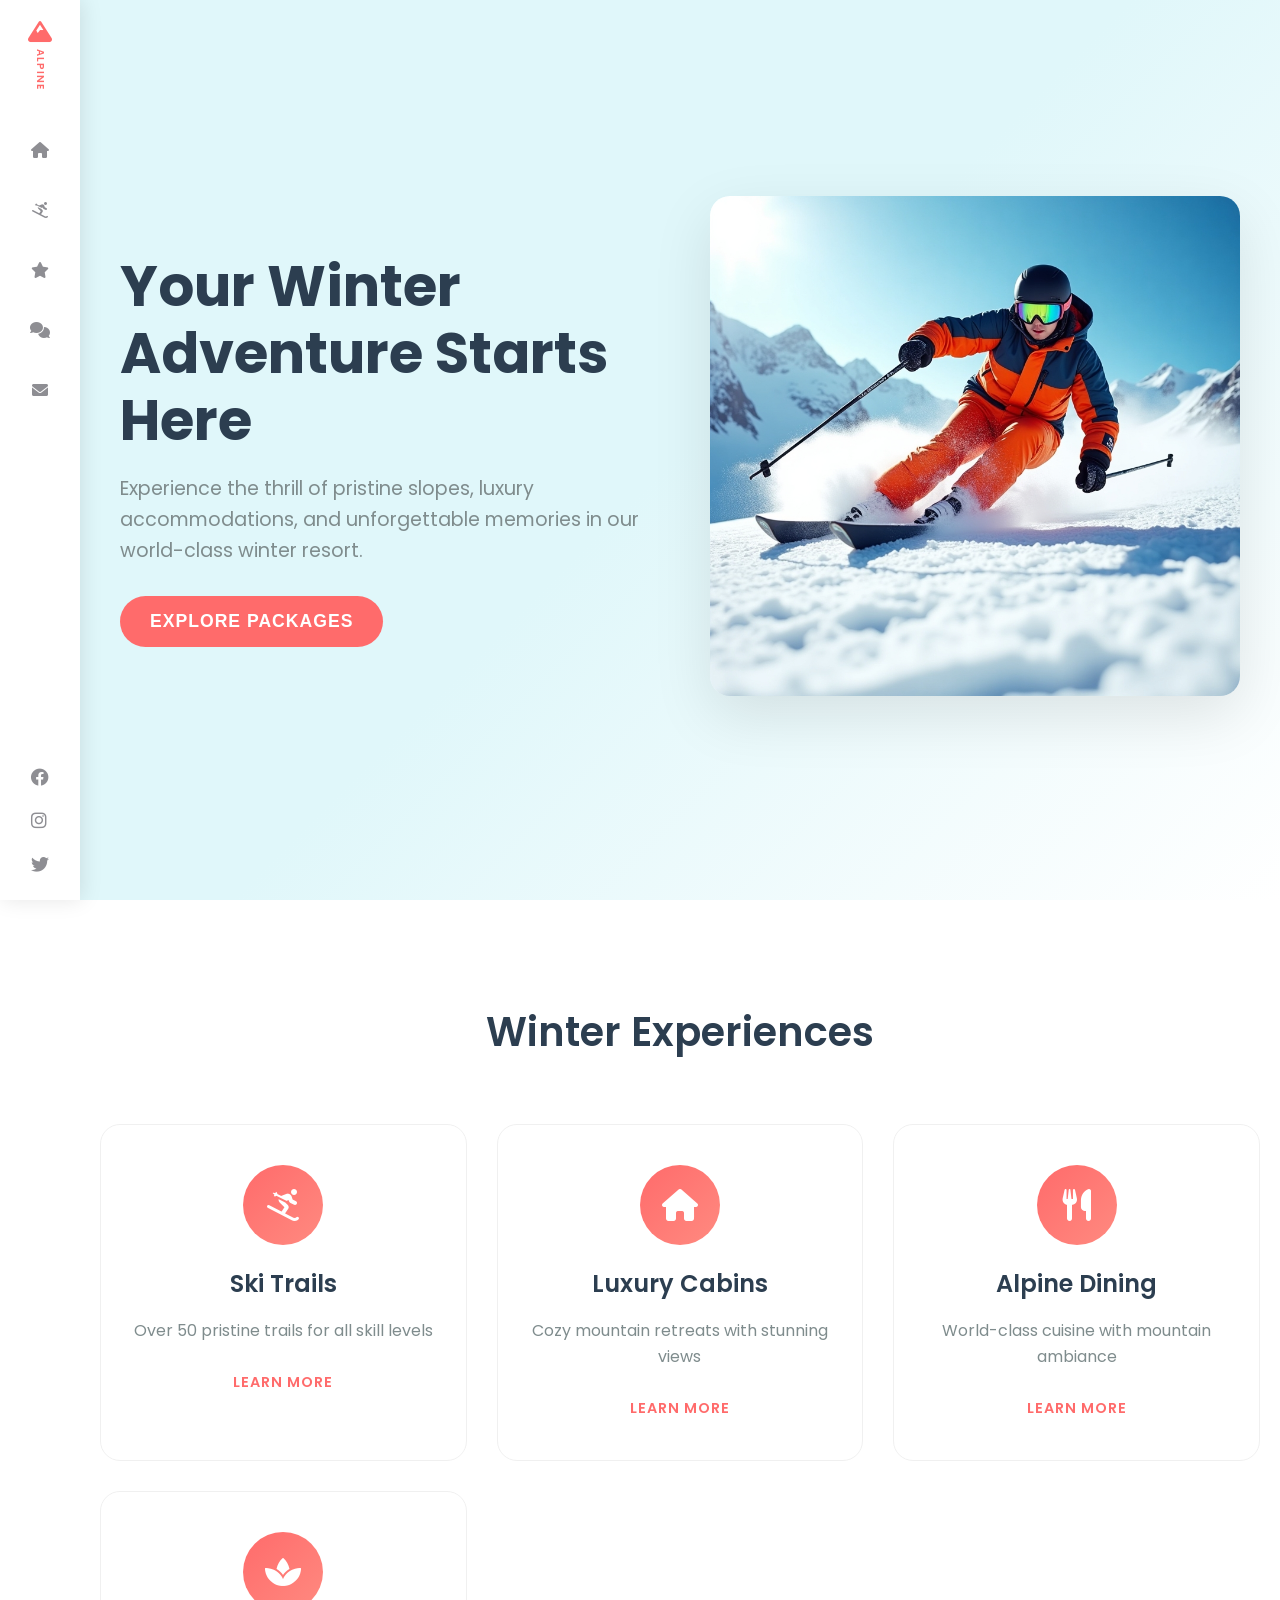
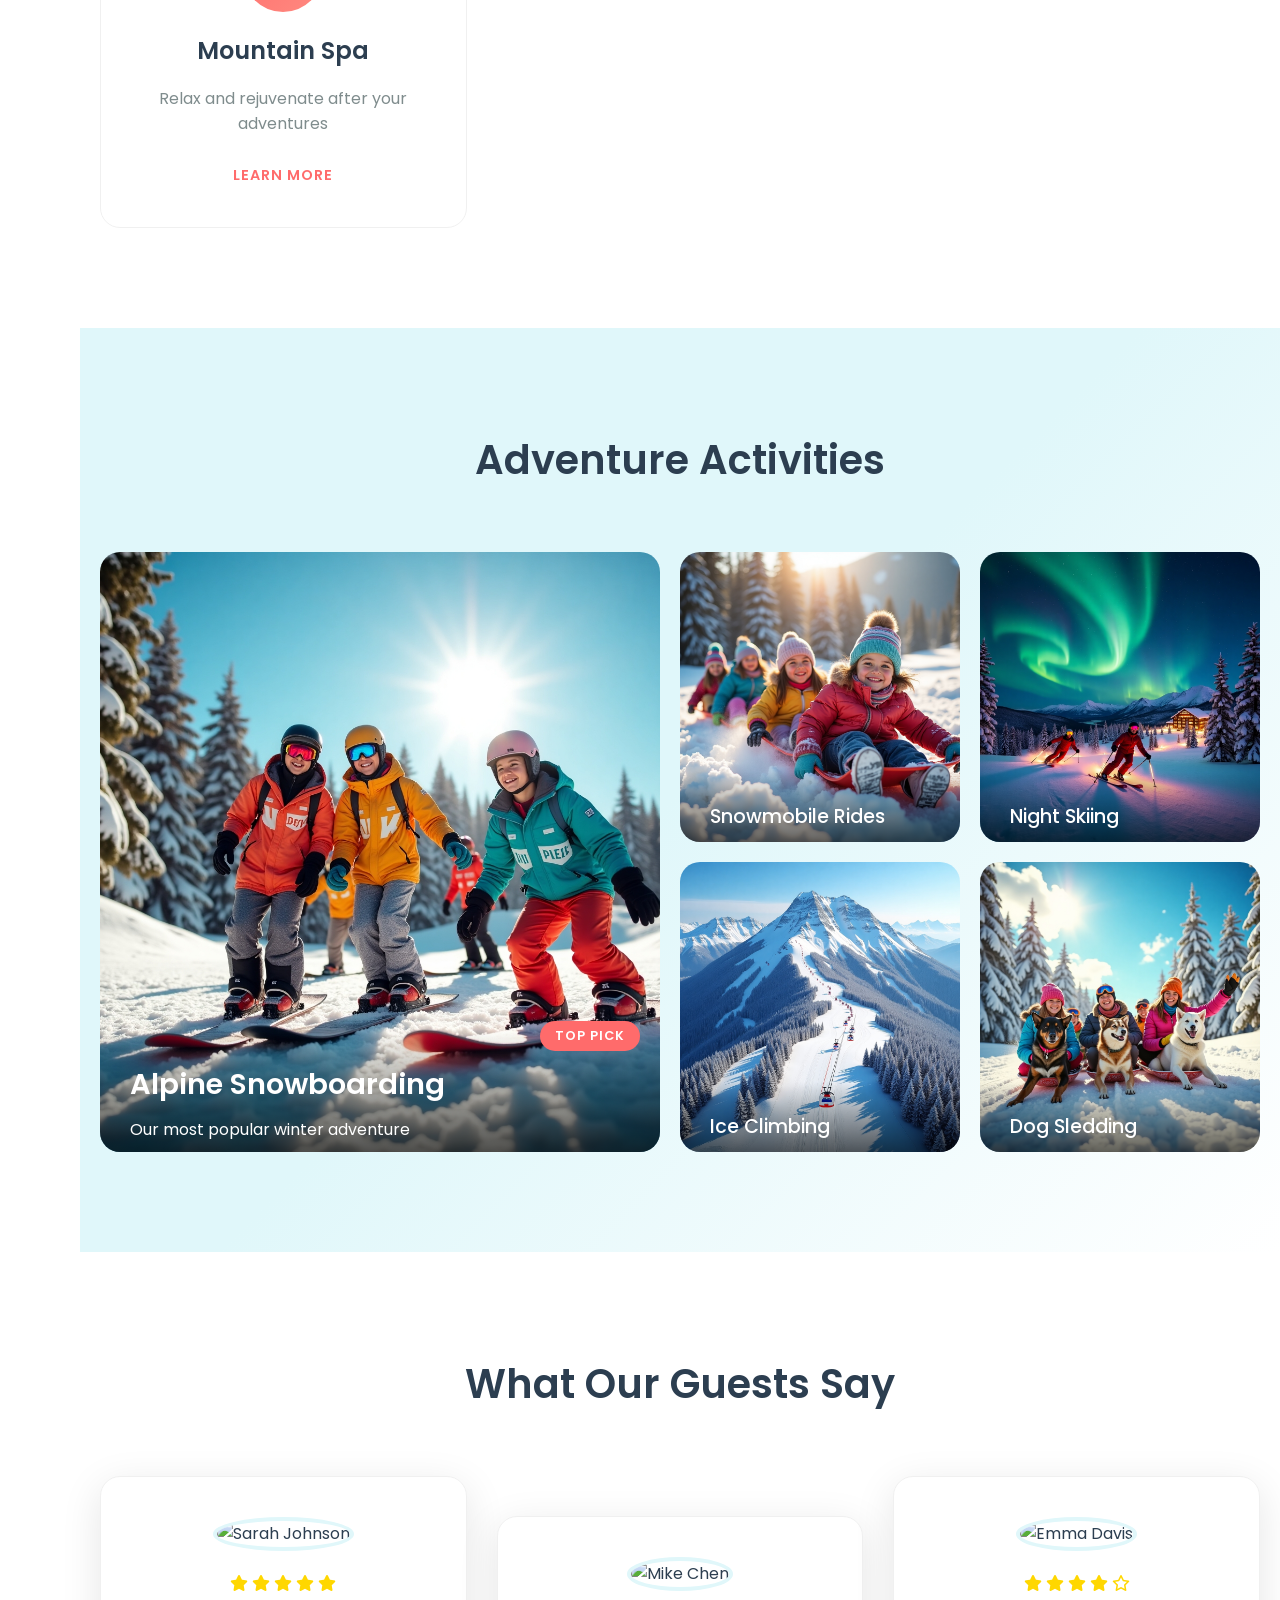
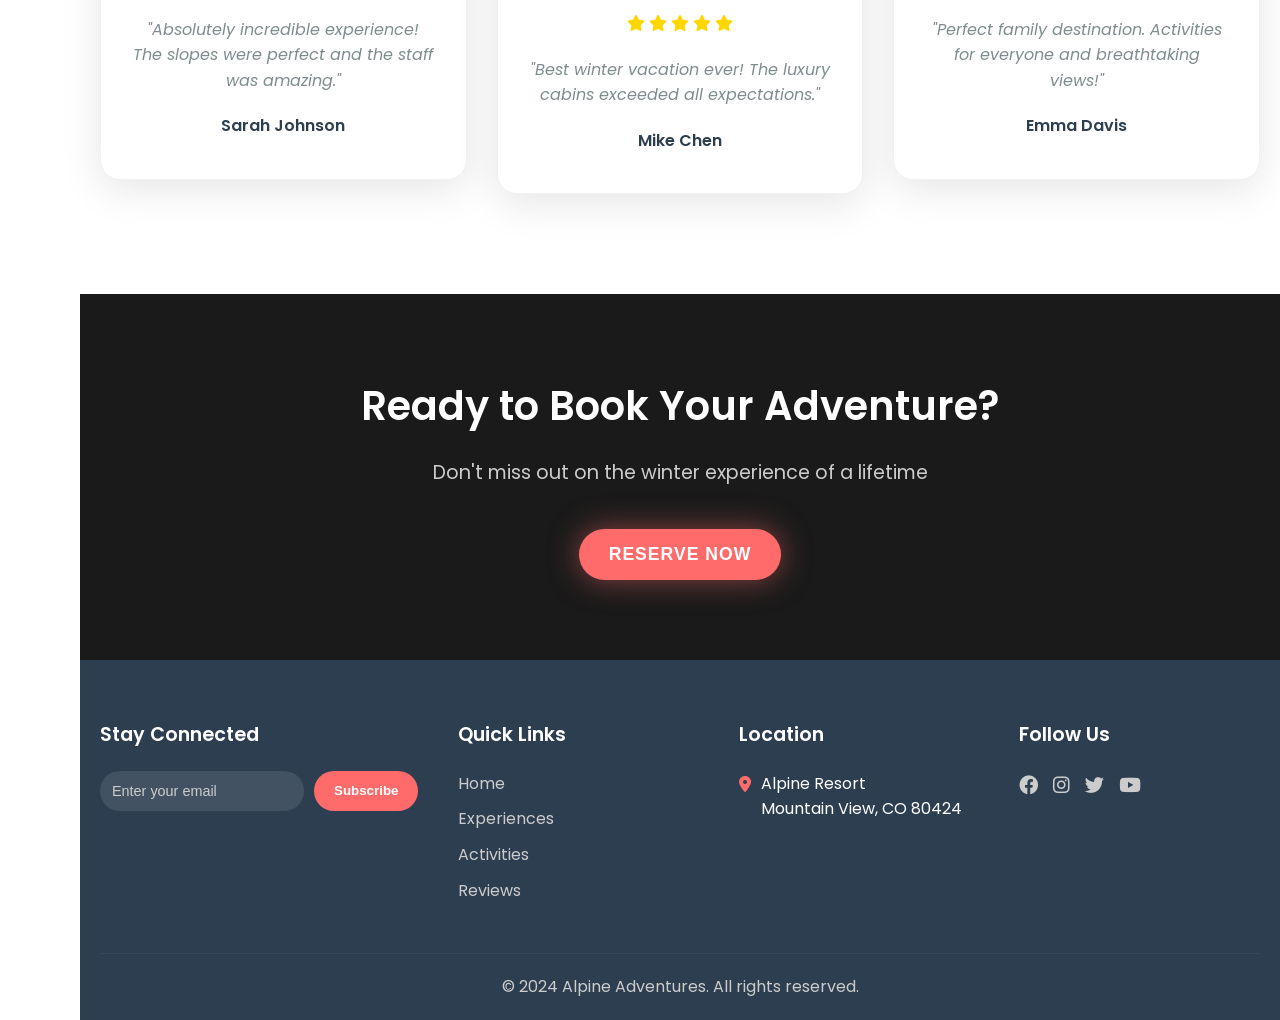
==== Index.html @ 9ae30b1b "Initial commit" ====
<!DOCTYPE html>
<html lang="en">
  <head>
    <meta charset="UTF-8" />
    <meta name="viewport" content="width=device-width, initial-scale=1.0" />
    <title>Alpine Adventures - Winter Resort</title>
    <link rel="stylesheet" href="./Styles.css" />
    <link
      href="https://cdnjs.cloudflare.com/ajax/libs/font-awesome/6.0.0/css/all.min.css"
      rel="stylesheet"
    />
    <link
      href="https://fonts.googleapis.com/css2?family=Poppins:wght@300;400;500;600;700&display=swap"
      rel="stylesheet"
    />
    <!-- AOS CSS -->
    <!-- AOS Animation CSS -->
    <link
      href="https://cdn.jsdelivr.net/npm/aos@2.3.4/dist/aos.css"
      rel="stylesheet"
    />
    <link
      href="https://cdn.jsdelivr.net/npm/aos@2.3.4/dist/aos.css"
      rel="stylesheet"
    />
  </head>
  <body>
    <!-- Sticky Vertical Sidebar -->
    <nav class="sidebar">
      <div class="sidebar-content">
        <div class="logo">
          <i class="fas fa-mountain"></i>
          <span class="logo-text">ALPINE</span>
        </div>

        <ul class="nav-menu">
          <li>
            <a href="#hero" data-tooltip="Home"> <i class="fas fa-home"></i></a>
          </li>
          <li>
            <a href="#activities" data-tooltip="Activities"
              ><i class="fas fa-skiing"></i
            ></a>
          </li>
          <li>
            <a href="#experiences" data-tooltip="Experiences"
              ><i class="fas fa-star"></i
            ></a>
          </li>
          <li>
            <a href="#testimonials" data-tooltip="Testimonials"
              ><i class="fas fa-comments"></i
            ></a>
          </li>
          <li>
            <a href="#contact" data-tooltip="Contact"
              ><i class="fas fa-envelope"></i
            ></a>
          </li>
        </ul>

        <div class="social-icons">
          <a href="#" data-tooltip="Facebook"
            ><i class="fab fa-facebook"></i
          ></a>
          <a href="#" data-tooltip="Instagram"
            ><i class="fab fa-instagram"></i
          ></a>
          <a href="#" data-tooltip="Twitter"><i class="fab fa-twitter"></i></a>
        </div>
      </div>
    </nav>

    <!-- Main Content -->
    <main class="main-content">
      <!-- Hero Section -->
      <section id="hero" class="hero">
        <div class="hero-content">
          <div class="hero-text" data-aos="fade-right">
            <h1 class="hero-title">Your Winter Adventure Starts Here</h1>
            <p class="hero-description">
              Experience the thrill of pristine slopes, luxury accommodations,
              and unforgettable memories in our world-class winter resort.
            </p>
            <button class="cta-button primary">Explore Packages</button>
          </div>
          <div class="hero-visual" data-aos="fade-left">
            <img
              src="./assets/images/hero-image/Flux_Dev_Action_shot_of_a_skier_in_vibrant_ski_gear_orange_red_0.jpg"
              alt="Skier on mountain"
              class="hero-image"
            />
          </div>
        </div>
      </section>

      <!-- Experience Highlights -->
      <section
        id="experiences"
        class="experiences"
        data-aos="fade-right"
        data-aos-delay="100"
      >
        <div class="container">
          <h2 class="section-title">Winter Experiences</h2>
          <div class="experience-cards">
            <div class="experience-card">
              <div class="card-icon">
                <i class="fas fa-skiing"></i>
              </div>
              <h3>Ski Trails</h3>
              <p>Over 50 pristine trails for all skill levels</p>
              <a href="#" class="learn-more">Learn More</a>
            </div>

            <div class="experience-card">
              <div class="card-icon">
                <i class="fas fa-home"></i>
              </div>
              <h3>Luxury Cabins</h3>
              <p>Cozy mountain retreats with stunning views</p>
              <a href="#" class="learn-more">Learn More</a>
            </div>

            <div class="experience-card">
              <div class="card-icon">
                <i class="fas fa-utensils"></i>
              </div>
              <h3>Alpine Dining</h3>
              <p>World-class cuisine with mountain ambiance</p>
              <a href="#" class="learn-more">Learn More</a>
            </div>

            <div class="experience-card">
              <div class="card-icon">
                <i class="fas fa-spa"></i>
              </div>
              <h3>Mountain Spa</h3>
              <p>Relax and rejuvenate after your adventures</p>
              <a href="#" class="learn-more">Learn More</a>
            </div>
          </div>
        </div>
      </section>

      <!-- Activities Section -->
      <section id="activities" class="activities">
        <div class="container">
          <h2 class="section-title">Adventure Activities</h2>
          <div class="activities-grid">
            <div class="activity-card main-activity" data-aos="zoom-in" data-aos-delay="0">
              <img
                src="./assets/images/adventure-activities/snow-boarding.jpg"
                alt="Top Pick Activity"
              />
              <div class="card-overlay">
                <h3>Alpine Snowboarding</h3>
                <p>Our most popular winter adventure</p>
                <span class="featured-badge">Top Pick</span>
              </div>
            </div>

            <div class="activity-card" data-aos="zoom-in" data-aos-delay="150">
              <img
                src="./assets/images/adventure-activities/snowmobile-ride.jpg"
                alt="Snowmobile Rides"
              />
              <div class="card-overlay">
                <h4>Snowmobile Rides</h4>
              </div>
            </div>

            <div class="activity-card" data-aos="zoom-in" data-aos-delay="300">
              <img
                src="./assets/images/adventure-activities/night-skiing.jpg"
                alt="Night Skiing"
              />
              <div class="card-overlay">
                <h4>Night Skiing</h4>
              </div>
            </div>

            <div class="activity-card" data-aos="zoom-in" data-aos-delay="450">
              <img
                src="./assets/images/adventure-activities/ice-climbing.jpg"
                alt="Ice Climbing"
              />
              <div class="card-overlay">
                <h4>Ice Climbing</h4>
              </div>
            </div>

            <div class="activity-card" data-aos="zoom-in" data-aos-delay="600">
              <img
                src="./assets/images/adventure-activities/dog-sledgging.jpg"
                alt="Dog Sledding"
              />
              <div class="card-overlay">
                <h4>Dog Sledding</h4>
              </div>
            </div>
          </div>
        </div>
      </section>

      <!-- Testimonials -->
      <section id="testimonials" class="testimonials" data-aos="fade-up">
        <div class="container">
          <h2 class="section-title">What Our Guests Say</h2>
          <div class="testimonials-grid">
            <div class="testimonial-card" data-aos="slide-up" data-aos-delay="0">
              <img
                src="/placeholder.svg?height=80&width=80"
                alt="Sarah Johnson"
                class="testimonial-avatar"
              />
              <div class="stars">
                <i class="fas fa-star"></i>
                <i class="fas fa-star"></i>
                <i class="fas fa-star"></i>
                <i class="fas fa-star"></i>
                <i class="fas fa-star"></i>
              </div>
              <p>
                "Absolutely incredible experience! The slopes were perfect and
                the staff was amazing."
              </p>
              <h4>Sarah Johnson</h4>
            </div>

            <div class="testimonial-card offset" data-aos="slide-up" data-aos-delay="200">
              <img
                src="/placeholder.svg?height=80&width=80"
                alt="Mike Chen"
                class="testimonial-avatar"
              />
              <div class="stars">
                <i class="fas fa-star"></i>
                <i class="fas fa-star"></i>
                <i class="fas fa-star"></i>
                <i class="fas fa-star"></i>
                <i class="fas fa-star"></i>
              </div>
              <p>
                "Best winter vacation ever! The luxury cabins exceeded all
                expectations."
              </p>
              <h4>Mike Chen</h4>
            </div>

            <div class="testimonial-card" data-aos="slide-up" data-aos-delay="400">
              <img
                src="/placeholder.svg?height=80&width=80"
                alt="Emma Davis"
                class="testimonial-avatar"
              />
              <div class="stars">
                <i class="fas fa-star"></i>
                <i class="fas fa-star"></i>
                <i class="fas fa-star"></i>
                <i class="fas fa-star"></i>
                <i class="far fa-star"></i>
              </div>
              <p>
                "Perfect family destination. Activities for everyone and
                breathtaking views!"
              </p>
              <h4>Emma Davis</h4>
            </div>
          </div>
        </div>
      </section>

      <!-- Call to Action -->
      <section class="cta-section">
        <div class="container">
          <h2>Ready to Book Your Adventure?</h2>
          <p>Don't miss out on the winter experience of a lifetime</p>
          <button class="cta-button glow">Reserve Now</button>
        </div>
      </section>

      <!-- Footer -->
      <footer id="contact" data-aos="fade-up" class="footer">
        <div class="container">
          <div class="footer-content">
            <div class="footer-section">
              <h3>Stay Connected</h3>
              <div class="newsletter">
                <input
                  type="email"
                  placeholder="Enter your email"
                  class="newsletter-input"
                />
                <button class="newsletter-btn">Subscribe</button>
              </div>
            </div>

            <div class="footer-section">
              <h3>Quick Links</h3>
              <ul>
                <li><a href="#hero">Home</a></li>
                <li><a href="#experiences">Experiences</a></li>
                <li><a href="#activities">Activities</a></li>
                <li><a href="#testimonials">Reviews</a></li>
              </ul>
            </div>

            <div class="footer-section">
              <h3>Location</h3>
              <div class="location-info">
                <i class="fas fa-map-marker-alt"></i>
                <p>Alpine Resort<br />Mountain View, CO 80424</p>
              </div>
            </div>

            <div class="footer-section">
              <h3>Follow Us</h3>
              <div class="footer-social">
                <a href="#"><i class="fab fa-facebook"></i></a>
                <a href="#"><i class="fab fa-instagram"></i></a>
                <a href="#"><i class="fab fa-twitter"></i></a>
                <a href="#"><i class="fab fa-youtube"></i></a>
              </div>
            </div>
          </div>

          <div class="footer-bottom">
            <p>&copy; 2024 Alpine Adventures. All rights reserved.</p>
          </div>
        </div>
      </footer>
    </main>
    <script src="https://cdn.jsdelivr.net/npm/aos@2.3.4/dist/aos.js"></script>
    <script>
      AOS.init({
        duration: 1000,
        once: true,
        offset: 100,
      });
    </script>
    <script src="./Index.js"></script>
  </body>
</html>
---- Styles.css ----
* {
  margin: 0;
  padding: 0;
  box-sizing: border-box;
}

:root {
  --primary-color: #e0f7fa;
  --accent-color: #ff6b6b;
  --sky-blue: #87ceeb;
  --warm-grey: #8e8e93;
  --dark-bg: #1a1a1a;
  --white: #ffffff;
  --text-dark: #2c3e50;
  --text-light: #7f8c8d;
  --white-smoke: #F5F5F5;
  --sidebar-width: 80px;
}

body {
  font-family: "Poppins", sans-serif;
  line-height: 1.6;
  color: var(--text-dark);
  overflow-x: hidden;
}

/* Sidebar Styles */
.sidebar {
  position: fixed;
  left: 0;
  top: 0;
  width: var(--sidebar-width);
  height: 100vh;
  background: var(--white);
  box-shadow: 2px 0 20px rgba(0, 0, 0, 0.1);
  z-index: 1000;
  transition: all 0.3s ease;
}

.sidebar-content {
  display: flex;
  flex-direction: column;
  height: 100%;
  padding: 20px 0;
  align-items: center;
}

.logo {
  display: flex;
  flex-direction: column;
  align-items: center;
  margin-bottom: 40px;
  color: var(--accent-color);
}

.logo i {
  font-size: 24px;
  margin-bottom: 5px;
}

.logo-text {
  font-size: 10px;
  font-weight: 600;
  letter-spacing: 1px;
  writing-mode: vertical-rl;
  text-orientation: mixed;
}

.nav-menu {
  list-style: none;
  flex: 1;
  display: flex;
  flex-direction: column;
  gap: 20px;
}

.nav-menu a {
  display: flex;
  align-items: center;
  justify-content: center;
  width: 40px;
  height: 40px;
  color: var(--warm-grey);
  text-decoration: none;
  border-radius: 10px;
  transition: all 0.3s ease;
  position: relative;
}

.nav-menu a:hover {
  background: var(--primary-color);
  color: var(--accent-color);
  transform: translateX(5px);
}

.social-icons {
  display: flex;
  flex-direction: column;
  gap: 15px;
}

.social-icons a {
  color: var(--warm-grey);
  font-size: 18px;
  transition: all 0.3s ease;
}

.social-icons a:hover {
  color: var(--accent-color);
  transform: scale(1.2);
}

/* Tooltip */
[data-tooltip] {
  position: relative;
}

[data-tooltip]:hover::after {
  content: attr(data-tooltip);
  position: absolute;
  left: 100%;
  top: 50%;
  transform: translateY(-50%);
  background: var(--dark-bg);
  color: var(--white);
  padding: 8px 12px;
  border-radius: 6px;
  font-size: 12px;
  white-space: nowrap;
  margin-left: 10px;
  z-index: 1001;
  opacity: 0;
  animation: fadeIn 0.3s ease forwards;
}

[data-tooltip]:hover::before {
  content: "";
  position: absolute;
  left: 100%;
  top: 50%;
  transform: translateY(-50%);
  border: 5px solid transparent;
  border-right-color: var(--dark-bg);
  margin-left: 5px;
  z-index: 1001;
  opacity: 0;
  animation: fadeIn 0.3s ease forwards;
}

@keyframes fadeIn {
  to {
    opacity: 1;
  }
}

/* Main Content */
.main-content {
  margin-left: var(--sidebar-width);
  min-height: 100vh;
}

.container {
  max-width: 1200px;
  margin: 0 auto;
  padding: 0 20px;
}

/* Hero Section */
.hero {
  min-height: 100vh;
  display: flex;
  align-items: center;
  background: linear-gradient(
    135deg,
    var(--primary-color) 50%,
    var(--white) 100%
  );
  padding: 0 40px;
}

.hero-content {
  display: grid;
  grid-template-columns: 1fr 1fr;
  gap: 60px;
  align-items: center;
  max-width: 1200px;
  margin: 0 auto;
  width: 100%;
}

.hero-text {
  animation: slideInLeft 1s ease;
}

.hero-title {
  font-size: 3.5rem;
  font-weight: 700;
  line-height: 1.2;
  margin-bottom: 20px;
  color: var(--text-dark);
}

.hero-description {
  font-size: 1.2rem;
  color: var(--text-light);
  margin-bottom: 30px;
  line-height: 1.6;
}

.cta-button {
  padding: 15px 30px;
  font-size: 1.1rem;
  font-weight: 600;
  border: none;
  border-radius: 50px;
  cursor: pointer;
  transition: all 0.3s ease;
  text-transform: uppercase;
  letter-spacing: 1px;
}

.cta-button.primary {
  background: var(--accent-color);
  color: var(--white);
}

.cta-button.primary:hover {
  background: #ff5252;
  transform: translateY(-2px);
  box-shadow: 0 10px 30px rgba(255, 107, 107, 0.3);
}

.hero-visual {
  animation: slideInRight 1s ease;
}

.hero-image {
  width: 100%;
  height: 500px;
  object-fit: cover;
  border-radius: 20px;
  box-shadow: 0 20px 60px rgba(0, 0, 0, 0.1);
  transition: transform 0.3s ease;
}

.hero-image:hover {
  transform: scale(1.05);
}

/* Experience Highlights */
.experiences {
  padding: 100px 0;
  /*background: var(--primary-color);*/
  background: linear-gradient(235deg, var(--white-smoke));
}

.section-title {
  text-align: center;
  font-size: 2.5rem;
  font-weight: 600;
  margin-bottom: 60px;
  color: var(--text-dark);
}

.experience-cards {
  display: grid;
  grid-template-columns: repeat(auto-fit, minmax(280px, 1fr));
  gap: 30px;
}

.experience-card {
  background: var(--white);
  background-size: 100% 100%;
  background-repeat: no-repeat;
  padding: 40px 30px;
  border-radius: 20px;
  text-align: center;
  /*box-shadow: 0 10px 30px rgba(0, 0, 0, 0.1);
  transition: all 0.6s ease-in;*/
  border: 1px solid #f0f0f0;
}

.experience-card:hover {
  /*transform: translateZ(10px);*/
  box-shadow: 0 20px 60px rgba(20, 20, 20, 0.15);
  cursor: pointer;
  transform: scale(0.05);
}

.card-icon {
  width: 80px;
  height: 80px;
  background: linear-gradient(135deg, var(--accent-color), #ff8a80);
  border-radius: 50%;
  display: flex;
  align-items: center;
  justify-content: center;
  margin: 0 auto 20px;
  color: var(--white);
  font-size: 2rem;
}

.experience-card h3 {
  font-size: 1.5rem;
  font-weight: 600;
  margin-bottom: 15px;
  color: var(--text-dark);
}

.experience-card p {
  color: var(--text-light);
  margin-bottom: 25px;
  line-height: 1.6;
}

.learn-more {
  color: var(--accent-color);
  text-decoration: none;
  font-weight: 600;
  text-transform: uppercase;
  letter-spacing: 1px;
  font-size: 0.9rem;
  transition: all 0.3s ease;
}

.learn-more:hover {
  color: #ff5252;
  cursor: pointer;
}

/* Activities Section */
.activities {
  padding: 100px 0;
  background: #f8f9fa;
  background: linear-gradient(
    135deg,
    var(--primary-color) 50%,
    var(--white) 100%
  );
}

.activities-grid {
  display: grid;
  grid-template-columns: 2fr 1fr 1fr;
  grid-template-rows: 1fr 1fr;
  gap: 20px;
  height: 600px;
}

.activity-card {
  position: relative;
  border-radius: 20px;
  overflow: hidden;
  cursor: pointer;
  transition: all 0.3s ease;
}

.activity-card:hover {
  transform: scale(1.02);
  box-shadow: 0 20px 40px rgba(0, 0, 0, 0.2);
}

.main-activity {
  grid-row: 1 / 3;
}

.activity-card img {
  width: 100%;
  height: 100%;
  object-fit: cover;
  transition: transform 0.3s ease;
}

.activity-card:hover img {
  transform: scale(1.1);
}

.card-overlay {
  position: absolute;
  bottom: 0;
  left: 0;
  right: 0;
  background: linear-gradient(transparent, rgba(0, 0, 0, 0.8));
  color: var(--white);
  padding: 30px;
  transform: translateY(20px);
  transition: all 0.3s ease;
}

.activity-card:hover .card-overlay {
  transform: translateY(0);
}

.card-overlay h3 {
  font-size: 1.8rem;
  font-weight: 600;
  margin-bottom: 10px;
}

.card-overlay h4 {
  font-size: 1.2rem;
  font-weight: 500;
}

.featured-badge {
  position: absolute;
  top: -10px;
  right: 20px;
  background: var(--accent-color);
  color: var(--white);
  padding: 5px 15px;
  border-radius: 20px;
  font-size: 0.8rem;
  font-weight: 600;
  text-transform: uppercase;
  letter-spacing: 1px;
}

/* Testimonials */
.testimonials {
  padding: 100px 0;
  background: linear-gradient(235deg, var(--white-smoke));
}

.testimonials-grid {
  display: grid;
  grid-template-columns: repeat(3, 1fr);
  gap: 30px;
  align-items: start;
}

.testimonial-card {
  background: var(--white);
  padding: 40px 30px;
  border-radius: 20px;
  text-align: center;
  box-shadow: 0 10px 40px rgba(0, 0, 0, 0.1);
  transition: all 0.3s ease;
  border: 1px solid #f0f0f0;
}

.testimonial-card.offset {
  margin-top: 40px;
}

.testimonial-card:hover {
  transform: translateY(-5px);
  box-shadow: 0 20px 60px rgba(0, 0, 0, 0.15);
}

.testimonial-avatar {
  width: 80px;
  height: 80px;
  border-radius: 50%;
  margin: 0 auto 20px;
  object-fit: cover;
  border: 4px solid var(--primary-color);
}

.stars {
  margin-bottom: 20px;
  color: #ffd700;
}

.testimonial-card p {
  font-style: italic;
  color: var(--text-light);
  margin-bottom: 20px;
  line-height: 1.6;
}

.testimonial-card h4 {
  font-weight: 600;
  color: var(--text-dark);
}

/* CTA Section */
.cta-section {
  padding: 80px 0;
  /*background-image: url("./assets/images/cta/Flux_Dev_Excited_travelers_preparing_for_a_ski_adventure_smili_1.jpg");
  background-repeat: no-repeat;
  background-size: cover;
  background-size: 100% 100%;*/
  background: var(--dark-bg);
  text-align: center;
  color: var(--white);
}

.cta-section h2 {
  font-size: 2.5rem;
  font-weight: 600;
  margin-bottom: 20px;
}

.cta-section p {
  font-size: 1.2rem;
  margin-bottom: 40px;
  color: #ccc;
}

.cta-button.glow {
  background: var(--accent-color);
  color: var(--white);
  box-shadow: 0 0 30px rgba(255, 107, 107, 0.5);
  animation: pulse 2s infinite;
}

.cta-button.glow:hover {
  background: #ff5252;
  box-shadow: 0 0 50px rgba(255, 107, 107, 0.8);
  transform: translateY(-2px);
}

@keyframes pulse {
  0%,
  100% {
    box-shadow: 0 0 30px rgba(255, 107, 107, 0.5);
  }
  50% {
    box-shadow: 0 0 50px rgba(255, 107, 107, 0.8);
  }
}

/* Footer */
.footer {
  background: #2c3e50;
  color: var(--white);
  padding: 60px 0 20px;
}

.footer-content {
  display: grid;
  grid-template-columns: repeat(4, 1fr);
  gap: 40px;
  margin-bottom: 40px;
}

.footer-section h3 {
  font-size: 1.2rem;
  font-weight: 600;
  margin-bottom: 20px;
  color: var(--white);
}

.newsletter {
  display: flex;
  gap: 10px;
}

.newsletter-input {
  flex: 1;
  padding: 12px;
  border: none;
  border-radius: 25px;
  background: rgba(255, 255, 255, 0.1);
  color: var(--white);
  font-size: 0.9rem;
}

.newsletter-input::placeholder {
  color: #ccc;
}

.newsletter-btn {
  padding: 12px 20px;
  background: var(--accent-color);
  color: var(--white);
  border: none;
  border-radius: 25px;
  cursor: pointer;
  font-weight: 600;
  transition: all 0.3s ease;
}

.newsletter-btn:hover {
  background: #ff5252;
}

.footer-section ul {
  list-style: none;
}

.footer-section ul li {
  margin-bottom: 10px;
}

.footer-section ul li a {
  color: #ccc;
  text-decoration: none;
  transition: color 0.3s ease;
}

.footer-section ul li a:hover {
  color: var(--white);
}

.location-info {
  display: flex;
  align-items: flex-start;
  gap: 10px;
}

.location-info i {
  color: var(--accent-color);
  margin-top: 5px;
}

.footer-social {
  display: flex;
  gap: 15px;
}

.footer-social a {
  color: #ccc;
  font-size: 1.2rem;
  transition: all 0.3s ease;
}

.footer-social a:hover {
  color: var(--accent-color);
  transform: translateY(-2px);
}

.footer-bottom {
  text-align: center;
  padding-top: 20px;
  border-top: 1px solid #34495e;
  color: #ccc;
}

/* Animations */
@keyframes slideInLeft {
  from {
    opacity: 0;
    transform: translateX(-50px);
  }
  to {
    opacity: 1;
    transform: translateX(0);
  }
}

@keyframes slideInRight {
  from {
    opacity: 0;
    transform: translateX(50px);
  }
  to {
    opacity: 1;
    transform: translateX(0);
  }
}

/* Responsive Design */
@media (max-width: 768px) {
  .sidebar {
    transform: translateX(-100%);
    transition: transform 0.3s ease;
  }

  .sidebar.active {
    transform: translateX(0);
  }

  .main-content {
    margin-left: 0;
  }

  .hero-content {
    grid-template-columns: 1fr;
    gap: 40px;
    text-align: center;
  }

  .hero-title {
    font-size: 2.5rem;
  }

  .activities-grid {
    grid-template-columns: 1fr;
    grid-template-rows: repeat(5, 300px);
    height: auto;
  }

  .main-activity {
    grid-row: 1;
  }

  .testimonials-grid {
    grid-template-columns: 1fr;
  }

  .testimonial-card.offset {
    margin-top: 0;
  }

  .footer-content {
    grid-template-columns: repeat(2, 1fr);
    gap: 30px;
  }

  .newsletter {
    flex-direction: column;
  }
}

@media (max-width: 480px) {
  .hero-title {
    font-size: 2rem;
  }

  .section-title {
    font-size: 2rem;
  }

  .experience-cards {
    grid-template-columns: 1fr;
  }

  .footer-content {
    grid-template-columns: 1fr;
  }
}

/* Smooth scrolling */
html {
  scroll-behavior: smooth;
}

/* Loading animations */
.fade-in {
  opacity: 0;
  transform: translateY(30px);
  transition: all 0.6s ease;
}

.fade-in.visible {
  opacity: 1;
  transform: translateY(0);
}
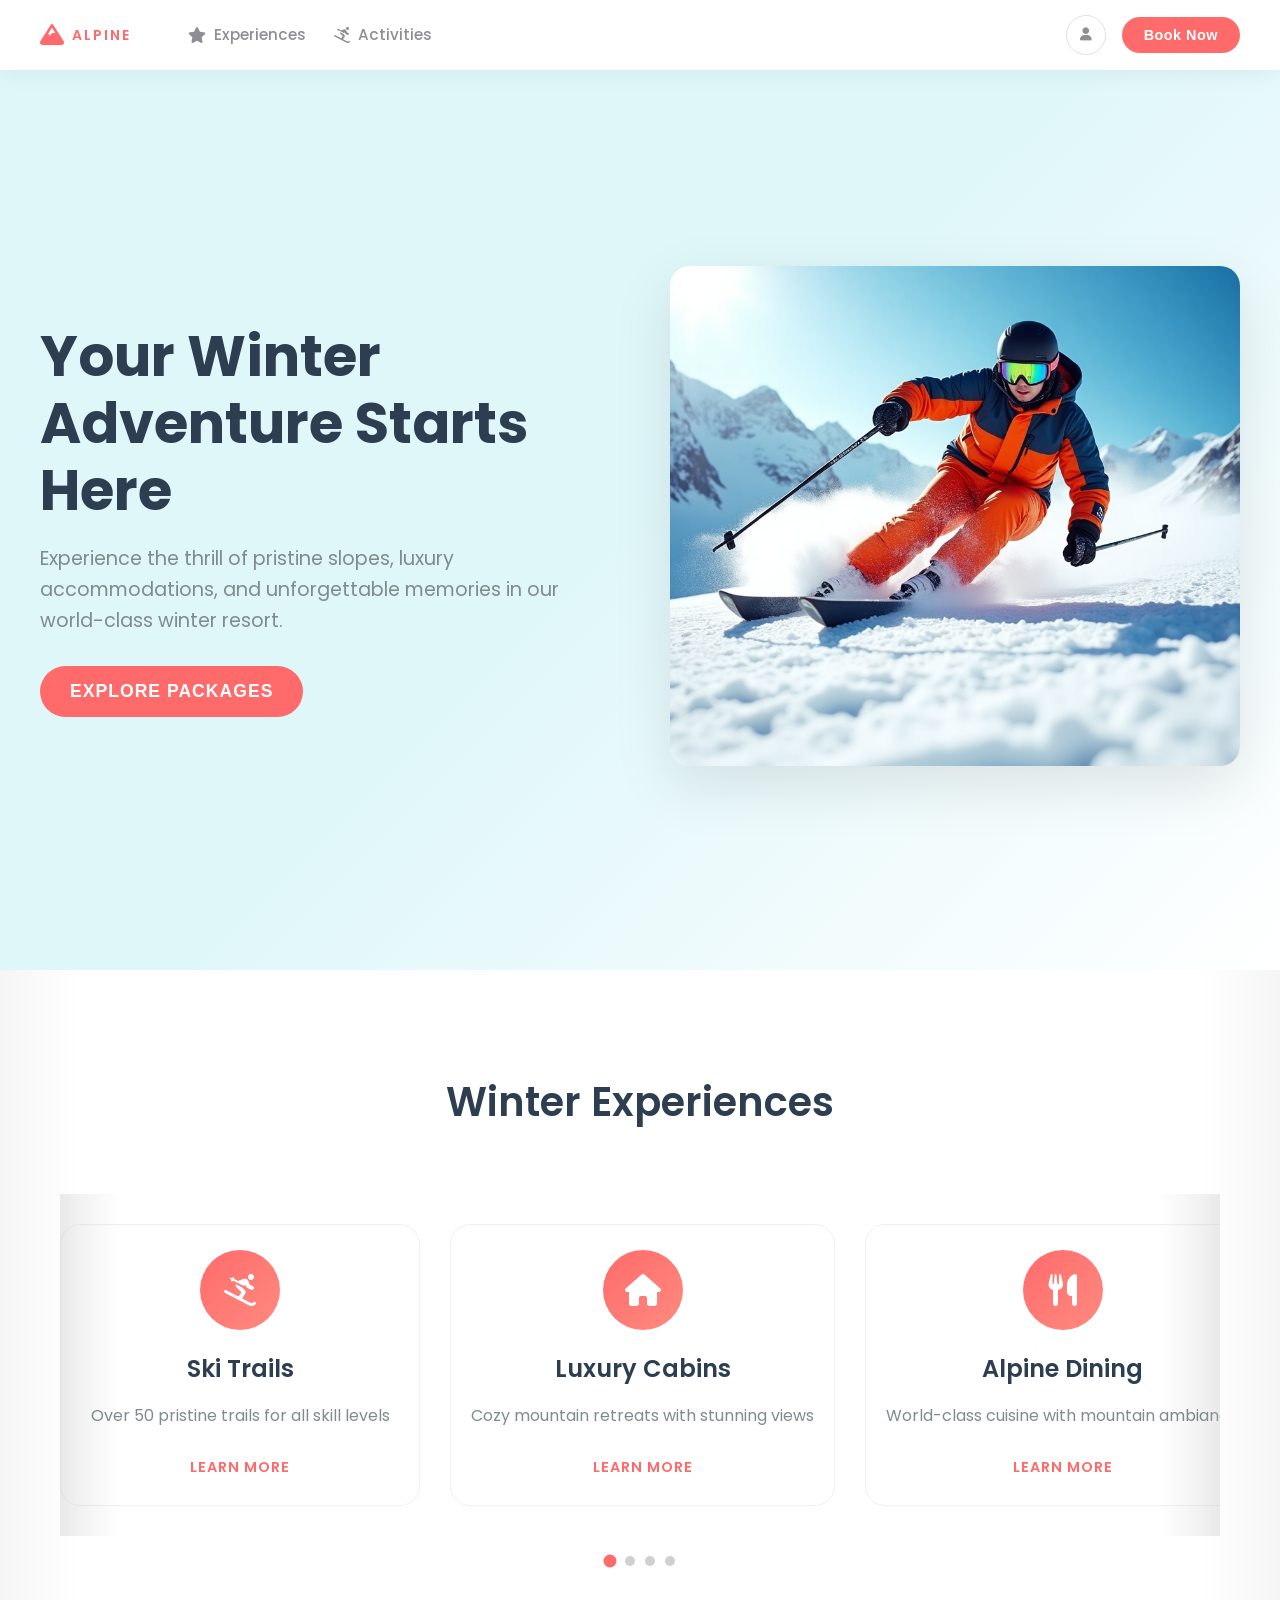
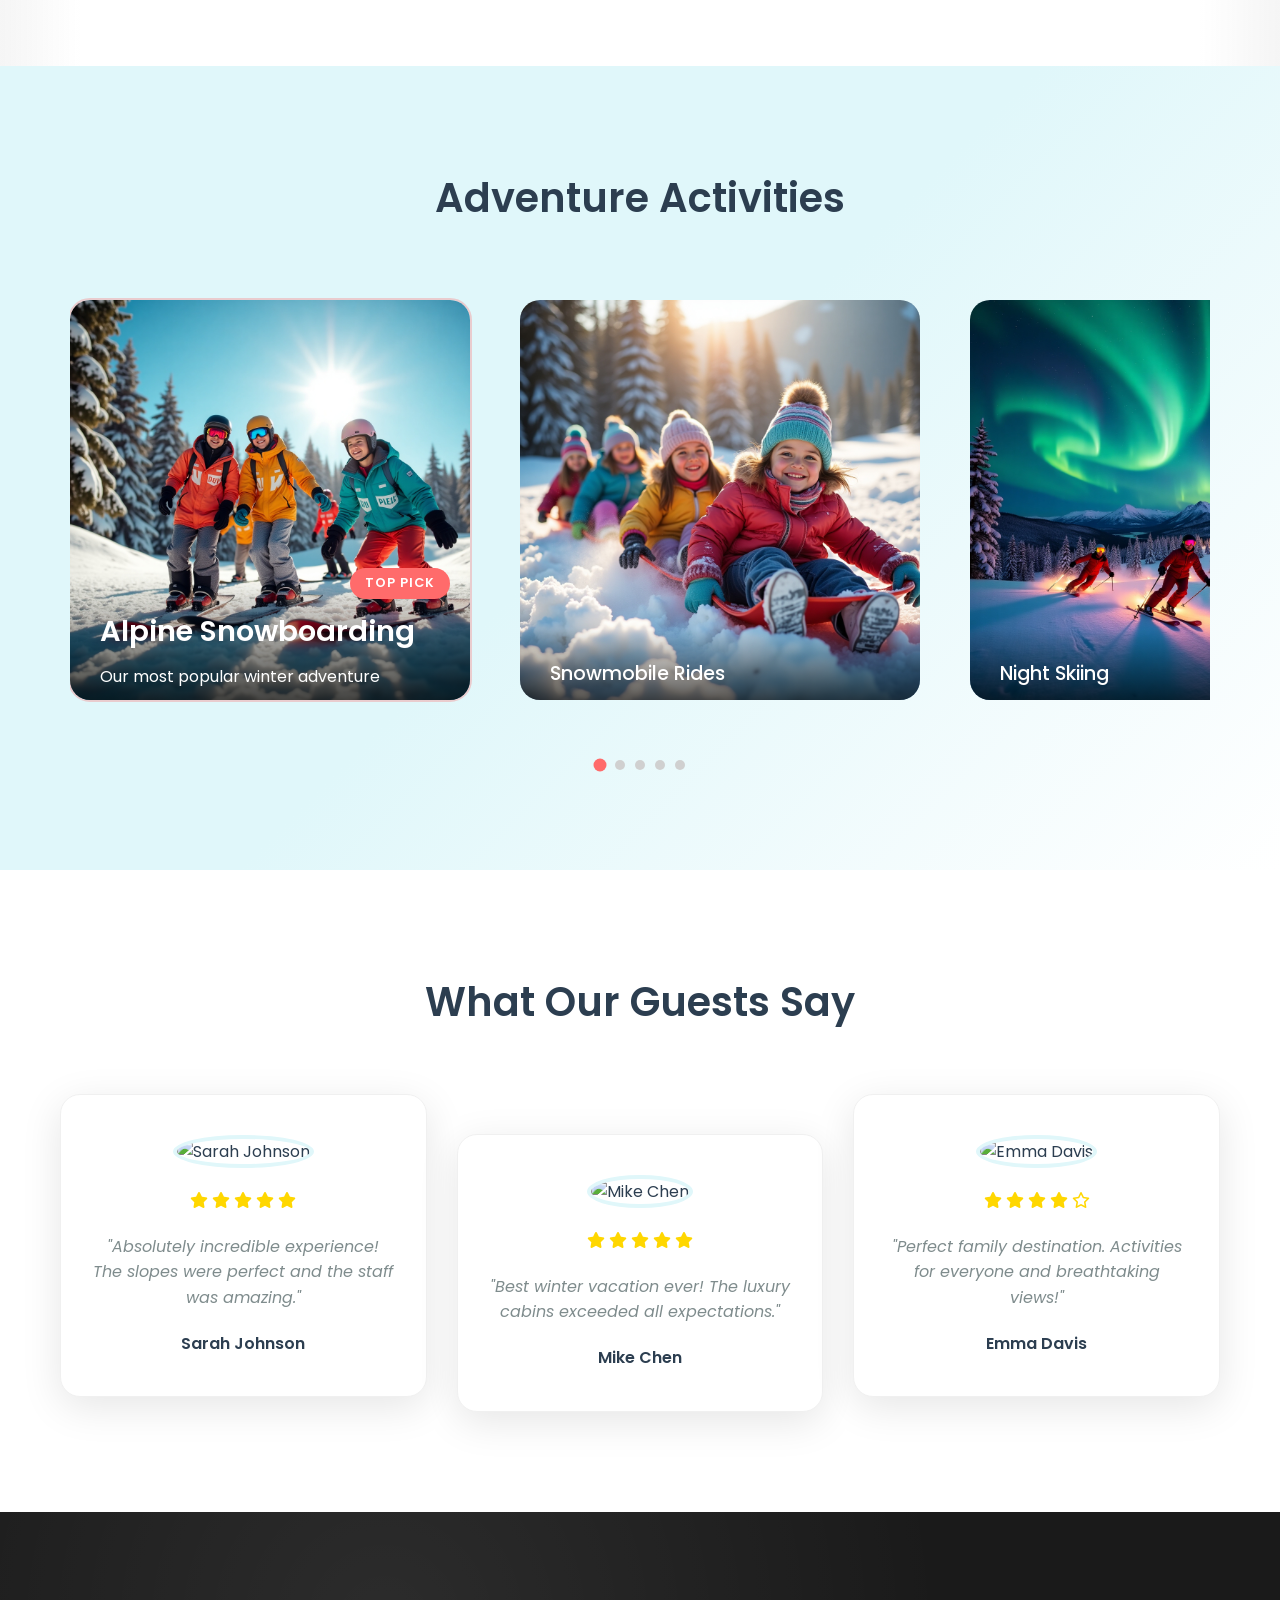
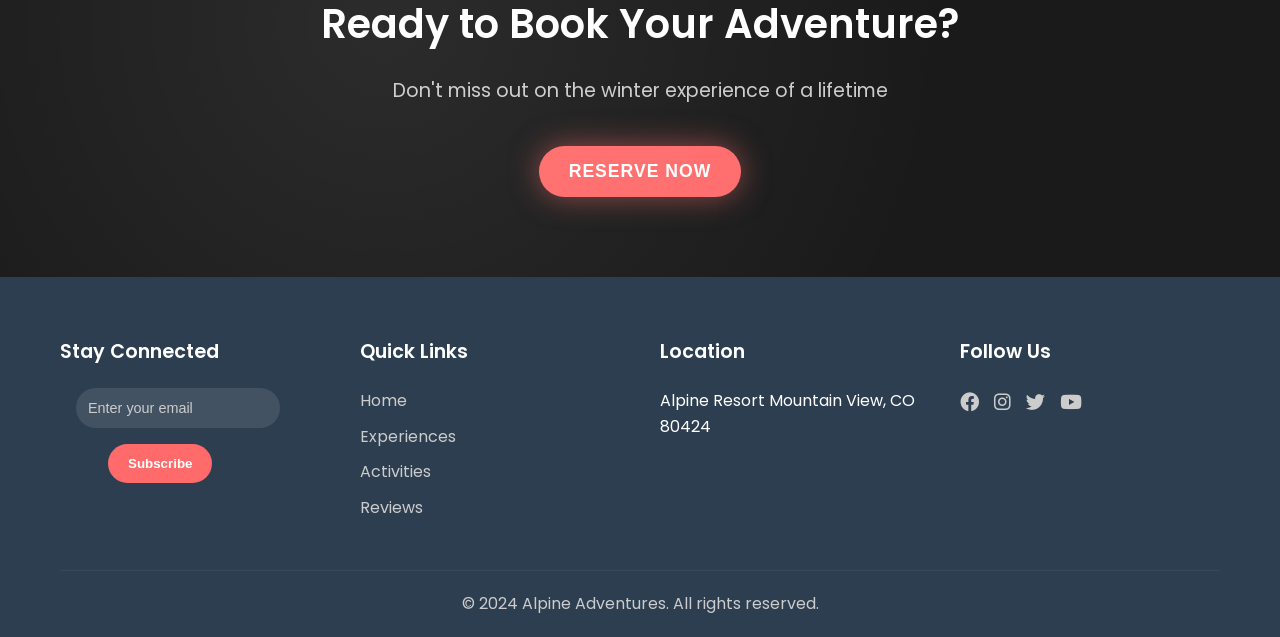
==== commit e3c5a2d8: "MAde chages to nav and journey" ====
--- a/Index.html
+++ b/Index.html
@@ -13,60 +13,44 @@
       href="https://fonts.googleapis.com/css2?family=Poppins:wght@300;400;500;600;700&display=swap"
       rel="stylesheet"
     />
-    <!-- AOS CSS -->
-    <!-- AOS Animation CSS -->
-    <link
-      href="https://cdn.jsdelivr.net/npm/aos@2.3.4/dist/aos.css"
-      rel="stylesheet"
-    />
-    <link
-      href="https://cdn.jsdelivr.net/npm/aos@2.3.4/dist/aos.css"
-      rel="stylesheet"
-    />
   </head>
   <body>
     <!-- Sticky Vertical Sidebar -->
-    <nav class="sidebar">
-      <div class="sidebar-content">
-        <div class="logo">
-          <i class="fas fa-mountain"></i>
-          <span class="logo-text">ALPINE</span>
-        </div>
-
-        <ul class="nav-menu">
-          <li>
-            <a href="#hero" data-tooltip="Home"> <i class="fas fa-home"></i></a>
-          </li>
-          <li>
-            <a href="#activities" data-tooltip="Activities"
-              ><i class="fas fa-skiing"></i
-            ></a>
-          </li>
-          <li>
-            <a href="#experiences" data-tooltip="Experiences"
-              ><i class="fas fa-star"></i
-            ></a>
-          </li>
-          <li>
-            <a href="#testimonials" data-tooltip="Testimonials"
-              ><i class="fas fa-comments"></i
-            ></a>
-          </li>
-          <li>
-            <a href="#contact" data-tooltip="Contact"
-              ><i class="fas fa-envelope"></i
-            ></a>
-          </li>
-        </ul>
-
-        <div class="social-icons">
-          <a href="#" data-tooltip="Facebook"
-            ><i class="fab fa-facebook"></i
-          ></a>
-          <a href="#" data-tooltip="Instagram"
-            ><i class="fab fa-instagram"></i
-          ></a>
-          <a href="#" data-tooltip="Twitter"><i class="fab fa-twitter"></i></a>
+    <nav class="top-nav nav__menu">
+      <div class="top-nav-inner">
+        <!-- Left: Logo + Navigation -->
+        <div class="menu-nav">
+          <!-- Brand -->
+          <div class="logo" onclick="location.href='#hero'">
+            <i class="fas fa-mountain"></i>
+            <span class="logo-text horizontal">ALPINE</span>
+          </div>
+
+          <!-- Navigation -->
+          <ul class="nav-menu horizontal">
+            <li>
+              <a href="#experiences" data-tooltip="Experiences">
+                <i class="fas fa-star"></i>
+                <span class="nav-text">Experiences</span>
+              </a>
+            </li>
+
+            <li>
+              <a href="#activities" data-tooltip="Activities">
+                <i class="fas fa-skiing"></i>
+                <span class="nav-text">Activities</span>
+              </a>
+            </li>
+          </ul>
+        </div>
+
+        <!-- Right: Actions -->
+        <div class="nav-actions">
+          <button class="login-btn" aria-label="Login">
+            <i class="fas fa-user"></i>
+          </button>
+
+          <button class="book-btn">Book Now</button>
         </div>
       </div>
     </nav>
@@ -76,7 +60,7 @@
       <!-- Hero Section -->
       <section id="hero" class="hero">
         <div class="hero-content">
-          <div class="hero-text" data-aos="fade-right">
+          <div class="hero-text reveal">
             <h1 class="hero-title">Your Winter Adventure Starts Here</h1>
             <p class="hero-description">
               Experience the thrill of pristine slopes, luxury accommodations,
@@ -84,7 +68,7 @@
             </p>
             <button class="cta-button primary">Explore Packages</button>
           </div>
-          <div class="hero-visual" data-aos="fade-left">
+          <div class="hero-visual reveal">
             <img
               src="./assets/images/hero-image/Flux_Dev_Action_shot_of_a_skier_in_vibrant_ski_gear_orange_red_0.jpg"
               alt="Skier on mountain"
@@ -95,60 +79,62 @@
       </section>
 
       <!-- Experience Highlights -->
-      <section
-        id="experiences"
-        class="experiences"
-        data-aos="fade-right"
-        data-aos-delay="100"
-      >
+      <section id="experiences" class="experiences">
         <div class="container">
           <h2 class="section-title">Winter Experiences</h2>
-          <div class="experience-cards">
-            <div class="experience-card">
-              <div class="card-icon">
-                <i class="fas fa-skiing"></i>
-              </div>
-              <h3>Ski Trails</h3>
-              <p>Over 50 pristine trails for all skill levels</p>
-              <a href="#" class="learn-more">Learn More</a>
-            </div>
-
-            <div class="experience-card">
-              <div class="card-icon">
-                <i class="fas fa-home"></i>
-              </div>
-              <h3>Luxury Cabins</h3>
-              <p>Cozy mountain retreats with stunning views</p>
-              <a href="#" class="learn-more">Learn More</a>
-            </div>
-
-            <div class="experience-card">
-              <div class="card-icon">
-                <i class="fas fa-utensils"></i>
-              </div>
-              <h3>Alpine Dining</h3>
-              <p>World-class cuisine with mountain ambiance</p>
-              <a href="#" class="learn-more">Learn More</a>
-            </div>
-
-            <div class="experience-card">
-              <div class="card-icon">
-                <i class="fas fa-spa"></i>
-              </div>
-              <h3>Mountain Spa</h3>
-              <p>Relax and rejuvenate after your adventures</p>
-              <a href="#" class="learn-more">Learn More</a>
-            </div>
-          </div>
+          <div class="experience-viewport">
+            <div class="experience-track reveal stagger">
+              <div class="experience-card" style="--i: 0">
+                <div class="card-icon">
+                  <i class="fas fa-skiing"></i>
+                </div>
+                <h3>Ski Trails</h3>
+                <p>Over 50 pristine trails for all skill levels</p>
+                <a href="#" class="learn-more">Learn More</a>
+              </div>
+
+              <div class="experience-card" style="--i: 0">
+                <div class="card-icon">
+                  <i class="fas fa-home"></i>
+                </div>
+                <h3>Luxury Cabins</h3>
+                <p>Cozy mountain retreats with stunning views</p>
+                <a href="#" class="learn-more">Learn More</a>
+              </div>
+
+              <div class="experience-card" style="--i: 0">
+                <div class="card-icon">
+                  <i class="fas fa-utensils"></i>
+                </div>
+                <h3>Alpine Dining</h3>
+                <p>World-class cuisine with mountain ambiance</p>
+                <a href="#" class="learn-more">Learn More</a>
+              </div>
+
+              <div class="experience-card" style="--i: 0">
+                <div class="card-icon">
+                  <i class="fas fa-spa"></i>
+                </div>
+                <h3>Mountain Spa</h3>
+                <p>Relax and rejuvenate after your adventures</p>
+                <a href="#" class="learn-more">Learn More</a>
+              </div>
+            </div>
+          </div>
+
+          <!-- Pagination dots -->
+          <div class="experience-dots"></div>
         </div>
       </section>
 
       <!-- Activities Section -->
-      <section id="activities" class="activities">
+
+      <section id="activities" class="activities reveal stagger">
         <div class="container">
           <h2 class="section-title">Adventure Activities</h2>
-          <div class="activities-grid">
-            <div class="activity-card main-activity" data-aos="zoom-in" data-aos-delay="0">
+
+          <div class="activities-track">
+            <div class="activity-card main-activity">
               <img
                 src="./assets/images/adventure-activities/snow-boarding.jpg"
                 alt="Top Pick Activity"
@@ -160,7 +146,7 @@
               </div>
             </div>
 
-            <div class="activity-card" data-aos="zoom-in" data-aos-delay="150">
+            <div class="activity-card">
               <img
                 src="./assets/images/adventure-activities/snowmobile-ride.jpg"
                 alt="Snowmobile Rides"
@@ -170,7 +156,7 @@
               </div>
             </div>
 
-            <div class="activity-card" data-aos="zoom-in" data-aos-delay="300">
+            <div class="activity-card">
               <img
                 src="./assets/images/adventure-activities/night-skiing.jpg"
                 alt="Night Skiing"
@@ -180,7 +166,7 @@
               </div>
             </div>
 
-            <div class="activity-card" data-aos="zoom-in" data-aos-delay="450">
+            <div class="activity-card">
               <img
                 src="./assets/images/adventure-activities/ice-climbing.jpg"
                 alt="Ice Climbing"
@@ -190,7 +176,7 @@
               </div>
             </div>
 
-            <div class="activity-card" data-aos="zoom-in" data-aos-delay="600">
+            <div class="activity-card">
               <img
                 src="./assets/images/adventure-activities/dog-sledgging.jpg"
                 alt="Dog Sledding"
@@ -200,15 +186,18 @@
               </div>
             </div>
           </div>
+
+          <!-- Pagination dots -->
+          <div class="activities-dots"></div>
         </div>
       </section>
 
       <!-- Testimonials -->
-      <section id="testimonials" class="testimonials" data-aos="fade-up">
+      <section id="testimonials" class="testimonials reveal stagger">
         <div class="container">
           <h2 class="section-title">What Our Guests Say</h2>
           <div class="testimonials-grid">
-            <div class="testimonial-card" data-aos="slide-up" data-aos-delay="0">
+            <div class="testimonial-card">
               <img
                 src="/placeholder.svg?height=80&width=80"
                 alt="Sarah Johnson"
@@ -228,7 +217,7 @@
               <h4>Sarah Johnson</h4>
             </div>
 
-            <div class="testimonial-card offset" data-aos="slide-up" data-aos-delay="200">
+            <div class="testimonial-card offset">
               <img
                 src="/placeholder.svg?height=80&width=80"
                 alt="Mike Chen"
@@ -248,7 +237,7 @@
               <h4>Mike Chen</h4>
             </div>
 
-            <div class="testimonial-card" data-aos="slide-up" data-aos-delay="400">
+            <div class="testimonial-card">
               <img
                 src="/placeholder.svg?height=80&width=80"
                 alt="Emma Davis"
@@ -272,7 +261,7 @@
       </section>
 
       <!-- Call to Action -->
-      <section class="cta-section">
+      <section class="cta-section reveal stagger" id="contact">
         <div class="container">
           <h2>Ready to Book Your Adventure?</h2>
           <p>Don't miss out on the winter experience of a lifetime</p>
@@ -281,7 +270,7 @@
       </section>
 
       <!-- Footer -->
-      <footer id="contact" data-aos="fade-up" class="footer">
+      <footer class="footer reveal stagger">
         <div class="container">
           <div class="footer-content">
             <div class="footer-section">
@@ -309,8 +298,8 @@
             <div class="footer-section">
               <h3>Location</h3>
               <div class="location-info">
-                <i class="fas fa-map-marker-alt"></i>
-                <p>Alpine Resort<br />Mountain View, CO 80424</p>
+                <!-- <i class="fas fa-map-marker-alt"></i> -->
+                <p>Alpine Resort Mountain View, CO 80424</p>
               </div>
             </div>
 
@@ -331,14 +320,6 @@
         </div>
       </footer>
     </main>
-    <script src="https://cdn.jsdelivr.net/npm/aos@2.3.4/dist/aos.js"></script>
-    <script>
-      AOS.init({
-        duration: 1000,
-        once: true,
-        offset: 100,
-      });
-    </script>
     <script src="./Index.js"></script>
   </body>
 </html>
--- a/Styles.css
+++ b/Styles.css
@@ -13,7 +13,7 @@
   --white: #ffffff;
   --text-dark: #2c3e50;
   --text-light: #7f8c8d;
-  --white-smoke: #F5F5F5;
+  --white-smoke: #f5f5f5;
   --sidebar-width: 80px;
 }
 
@@ -24,90 +24,246 @@
   overflow-x: hidden;
 }
 
-/* Sidebar Styles */
-.sidebar {
+/* NAV WRAPPER */
+.top-nav {
   position: fixed;
+  top: 0;
   left: 0;
-  top: 0;
-  width: var(--sidebar-width);
-  height: 100vh;
-  background: var(--white);
-  box-shadow: 2px 0 20px rgba(0, 0, 0, 0.1);
+  width: 100%;
+  height: 70px;
+  background: rgba(255, 255, 255, 0.95);
+  backdrop-filter: blur(10px);
   z-index: 1000;
-  transition: all 0.3s ease;
-}
-
-.sidebar-content {
-  display: flex;
-  flex-direction: column;
-  height: 100%;
-  padding: 20px 0;
+  box-shadow: 0 4px 20px rgba(0, 0, 0, 0.06);
+}
+
+.nav-actions {
+  display: flex;
   align-items: center;
-}
-
-.logo {
-  display: flex;
-  flex-direction: column;
-  align-items: center;
-  margin-bottom: 40px;
-  color: var(--accent-color);
-}
-
-.logo i {
-  font-size: 24px;
-  margin-bottom: 5px;
-}
-
-.logo-text {
-  font-size: 10px;
-  font-weight: 600;
-  letter-spacing: 1px;
-  writing-mode: vertical-rl;
-  text-orientation: mixed;
-}
-
-.nav-menu {
-  list-style: none;
-  flex: 1;
-  display: flex;
-  flex-direction: column;
-  gap: 20px;
-}
-
-.nav-menu a {
+  gap: 16px;
+}
+
+.login-btn {
+  width: 40px;
+  height: 40px;
+  border-radius: 50%;
+  border: 1px solid #e0e0e0;
+  background: transparent;
+  cursor: pointer;
+
   display: flex;
   align-items: center;
   justify-content: center;
+
+  color: var(--warm-grey);
+  transition: all 0.25s ease;
+}
+
+.login-btn:hover {
+  color: var(--accent-color);
+  border-color: var(--accent-color);
+}
+
+/* Book Now CTA */
+.book-btn {
+  padding: 10px 22px;
+  border-radius: 24px;
+  border: none;
+  cursor: pointer;
+
+  background: var(--accent-color);
+  color: #fff;
+  font-weight: 600;
+  font-size: 0.9rem;
+  letter-spacing: 0.5px;
+
+  transition: transform 0.25s ease, box-shadow 0.25s ease;
+}
+
+.book-btn:hover {
+  transform: translateY(-2px);
+  box-shadow: 0 8px 24px rgba(255, 107, 107, 0.35);
+}
+
+/* NAV INNER CONTAINER */
+.top-nav-inner {
+  max-width: 100%;
+  height: 100%;
+  /*margin: 0 auto;*/
+  padding: 0 40px;
+  display: flex;
+  align-items: center;
+  justify-content: space-between;
+}
+
+/* =========================================================
+   LOGO
+   ========================================================= */
+
+.top-nav .logo {
+  display: flex;
+  align-items: center;
+  gap: 8px;
+  color: var(--accent-color);
+}
+
+.top-nav .logo i {
+  font-size: 24px;
+}
+
+.top-nav .logo-text {
+  font-size: 14px;
+  font-weight: 600;
+  letter-spacing: 2px;
+  writing-mode: horizontal-tb;
+}
+
+.top-nav .logo:hover {
+  cursor: pointer;
+}
+
+/* =========================================================
+   NAVIGATION MENU
+   ========================================================= */
+
+.top-nav .nav-menu {
+  display: flex;
+  gap: 6rem;
+  list-style: none;
+  margin: 0;
+  padding: 0;
+}
+
+.menu-nav {
+  display: flex;
+  justify-content: space-between;
+  gap: 6rem;
+}
+
+.nav-menu a {
+  gap: 8px;
+  padding: 0 14px;
+  width: auto;
+}
+
+.nav-text {
+  font-size: 0.95rem;
+  font-weight: 500;
+  white-space: nowrap;
+}
+
+.top-nav .nav-menu li {
+  display: flex;
+}
+
+/* NAV LINKS */
+.top-nav .nav-menu a {
   width: 40px;
   height: 40px;
+
+  display: flex;
+  align-items: center;
+  justify-content: center;
+
   color: var(--warm-grey);
   text-decoration: none;
   border-radius: 10px;
-  transition: all 0.3s ease;
+
+  transition: background 0.25s ease, color 0.25s ease;
   position: relative;
 }
 
-.nav-menu a:hover {
+/* HOVER + ACTIVE */
+.top-nav .nav-menu a:hover,
+.top-nav .nav-menu a.active-link {
   background: var(--primary-color);
   color: var(--accent-color);
-  transform: translateX(5px);
-}
-
-.social-icons {
-  display: flex;
-  flex-direction: column;
-  gap: 15px;
-}
-
-.social-icons a {
+}
+
+/* ACTIVE UNDERLINE */
+.top-nav .nav-menu a.active-link::after {
+  content: "";
+  position: absolute;
+  bottom: -10px;
+  left: 50%;
+  transform: translateX(-50%);
+  width: 60%;
+  height: 3px;
+  background: var(--accent-color);
+  border-radius: 3px;
+}
+
+/* =========================================================
+   SOCIAL ICONS
+   ========================================================= */
+
+.top-nav .social-icons {
+  display: flex;
+  gap: 18px;
+}
+
+.top-nav .social-icons a {
+  font-size: 18px;
   color: var(--warm-grey);
-  font-size: 18px;
-  transition: all 0.3s ease;
-}
-
-.social-icons a:hover {
+  transition: color 0.25s ease, transform 0.25s ease;
+}
+
+.top-nav .social-icons a:hover {
   color: var(--accent-color);
-  transform: scale(1.2);
+  transform: translateY(-2px);
+}
+
+/* =========================================================
+   TOOLTIP SUPPORT (UNCHANGED, SAFE)
+   ========================================================= */
+
+[data-tooltip] {
+  position: relative;
+}
+
+[data-tooltip]:hover::after {
+  content: attr(data-tooltip);
+  position: absolute;
+  top: 50%;
+  left: 50%;
+  transform: translate(-50%, -130%);
+  background: #1a1a1a;
+  color: #fff;
+  padding: 6px 10px;
+  border-radius: 6px;
+  font-size: 12px;
+  white-space: nowrap;
+  pointer-events: none;
+  opacity: 0;
+  animation: fadeIn 0.2s ease forwards;
+}
+
+@keyframes fadeIn {
+  to {
+    opacity: 1;
+  }
+}
+
+/* =========================================================
+   PAGE OFFSET (IMPORTANT)
+   ========================================================= */
+
+.main-content {
+  padding-top: 70px;
+}
+
+/* =========================================================
+   MOBILE BEHAVIOR (SAFE DEFAULT)
+   ========================================================= */
+
+@media (max-width: 768px) {
+  .top-nav-inner {
+    padding: 0 20px;
+  }
+
+  .top-nav .nav-menu {
+    gap: 16px;
+  }
 }
 
 /* Tooltip */
@@ -154,9 +310,13 @@
 }
 
 /* Main Content */
-.main-content {
+/*.main-content {
   margin-left: var(--sidebar-width);
   min-height: 100vh;
+}*/
+
+.main-content {
+  padding-top: 70px;
 }
 
 .container {
@@ -234,6 +394,20 @@
   animation: slideInRight 1s ease;
 }
 
+.hero-visual img {
+  transform-origin: center;
+  animation: heroZoom 1.2s ease forwards;
+}
+
+@keyframes heroZoom {
+  from {
+    transform: scale(1.08);
+  }
+  to {
+    transform: scale(1);
+  }
+}
+
 .hero-image {
   width: 100%;
   height: 500px;
@@ -243,15 +417,19 @@
   transition: transform 0.3s ease;
 }
 
-.hero-image:hover {
+/*.hero-image:hover {
   transform: scale(1.05);
-}
-
-/* Experience Highlights */
+}*/
+
+/* =========================================================
+   EXPERIENCE — HORIZONTAL SCROLL WITH DOTS
+   ========================================================= */
+
 .experiences {
   padding: 100px 0;
-  /*background: var(--primary-color);*/
   background: linear-gradient(235deg, var(--white-smoke));
+  position: relative;
+  overflow: hidden;
 }
 
 .section-title {
@@ -262,31 +440,101 @@
   color: var(--text-dark);
 }
 
-.experience-cards {
-  display: grid;
-  grid-template-columns: repeat(auto-fit, minmax(280px, 1fr));
+/* Scroll Track */
+
+.experience-track {
+  display: flex;
   gap: 30px;
-}
-
+  overflow-x: auto;
+  scroll-behavior: smooth;
+  scroll-snap-type: x mandatory;
+  padding: 30px;
+}
+
+/* Hide scrollbar */
+.experience-track::-webkit-scrollbar {
+  display: none;
+}
+
+/* Cards — wider */
 .experience-card {
+  min-width: 360px;
+  flex-shrink: 0;
+  scroll-snap-align: start;
   background: var(--white);
-  background-size: 100% 100%;
-  background-repeat: no-repeat;
-  padding: 40px 30px;
+  padding: 25px 20px;
   border-radius: 20px;
   text-align: center;
-  /*box-shadow: 0 10px 30px rgba(0, 0, 0, 0.1);
-  transition: all 0.6s ease-in;*/
   border: 1px solid #f0f0f0;
+  transition: transform 0.3s ease, box-shadow 0.3s ease;
+}
+
+.experiences::before,
+.experiences::after {
+  content: "";
+  position: absolute;
+  top: 0;
+  width: 80px;
+  height: 100%;
+  pointer-events: none;
+  z-index: 2;
+}
+
+/* Left fade */
+.experiences::before {
+  left: 0;
+  background: linear-gradient(
+    to right,
+    rgba(245, 245, 245, 1),
+    rgba(245, 245, 245, 0)
+  );
+}
+
+/* Right fade */
+.experiences::after {
+  right: 0;
+  background: linear-gradient(
+    to left,
+    rgba(245, 245, 245, 1),
+    rgba(245, 245, 245, 0)
+  );
+}
+
+.experience-viewport {
+  position: relative;
+  overflow: hidden;
+}
+
+/* shared shadow base */
+.experience-viewport::before,
+.experience-viewport::after {
+  content: "";
+  position: absolute;
+  top: 0;
+  width: 60px;
+  height: 100%;
+  z-index: 3;
+  pointer-events: none;
+}
+
+/* LEFT shadow */
+.experience-viewport::before {
+  left: 0;
+  background: linear-gradient(to right, rgba(0, 0, 0, 0.08), rgba(0, 0, 0, 0));
+}
+
+/* RIGHT shadow */
+.experience-viewport::after {
+  right: 0;
+  background: linear-gradient(to left, rgba(0, 0, 0, 0.08), rgba(0, 0, 0, 0));
 }
 
 .experience-card:hover {
-  /*transform: translateZ(10px);*/
+  transform: translateY(-6px) scale(1.03);
   box-shadow: 0 20px 60px rgba(20, 20, 20, 0.15);
-  cursor: pointer;
-  transform: scale(0.05);
-}
-
+}
+
+/* Icon */
 .card-icon {
   width: 80px;
   height: 80px;
@@ -300,6 +548,7 @@
   font-size: 2rem;
 }
 
+/* Text */
 .experience-card h3 {
   font-size: 1.5rem;
   font-weight: 600;
@@ -313,6 +562,7 @@
   line-height: 1.6;
 }
 
+/* CTA */
 .learn-more {
   color: var(--accent-color);
   text-decoration: none;
@@ -320,18 +570,53 @@
   text-transform: uppercase;
   letter-spacing: 1px;
   font-size: 0.9rem;
-  transition: all 0.3s ease;
 }
 
 .learn-more:hover {
   color: #ff5252;
+}
+
+/* =========================================================
+   PAGINATION DOTS
+   ========================================================= */
+
+.experience-dots {
+  display: flex;
+  justify-content: center;
+  gap: 10px;
+  margin-top: 20px;
+}
+
+.experience-dot {
+  width: 10px;
+  height: 10px;
+  border-radius: 50%;
+  background: #d0d0d0;
   cursor: pointer;
-}
-
-/* Activities Section */
+  transition: background 0.3s ease, transform 0.3s ease;
+}
+
+.experience-dot.active {
+  background: var(--accent-color);
+  transform: scale(1.3);
+}
+
+/* =========================================================
+   RESPONSIVE
+   ========================================================= */
+
+@media (max-width: 768px) {
+  .experience-card {
+    min-width: 300px;
+  }
+}
+
+/* =========================================================
+   ACTIVITIES — HORIZONTAL SCROLL WITH DOTS
+   ========================================================= */
+
 .activities {
   padding: 100px 0;
-  background: #f8f9fa;
   background: linear-gradient(
     135deg,
     var(--primary-color) 50%,
@@ -339,52 +624,73 @@
   );
 }
 
-.activities-grid {
-  display: grid;
-  grid-template-columns: 2fr 1fr 1fr;
-  grid-template-rows: 1fr 1fr;
-  gap: 20px;
-  height: 600px;
-}
-
+/* Scroll Track */
+.activities-track {
+  display: flex;
+  gap: 30px;
+  margin: 10px;
+  overflow-x: auto;
+  scroll-behavior: smooth;
+  scroll-snap-type: x mandatory;
+
+  padding-bottom: 30px;
+}
+
+/* Hide scrollbar */
+.activities-track::-webkit-scrollbar {
+  display: none;
+}
+
+/* Activity Card */
 .activity-card {
   position: relative;
+  min-width: 400px; /* controls 2.5 cards */
+  margin: 10px;
+  height: 400px;
+  flex-shrink: 0;
+  scroll-snap-align: start;
   border-radius: 20px;
   overflow: hidden;
   cursor: pointer;
-  transition: all 0.3s ease;
+  transition: transform 0.3s ease, box-shadow 0.3s ease;
+  will-change: transform;
 }
 
 .activity-card:hover {
-  transform: scale(1.02);
+  transform: translateY(-8px) scale(1);
   box-shadow: 0 20px 40px rgba(0, 0, 0, 0.2);
 }
 
+/* Featured (Top Pick) — subtle emphasis */
 .main-activity {
-  grid-row: 1 / 3;
-}
-
+  outline: 2px solid rgba(255, 107, 107, 0.3);
+}
+
+/* Image */
 .activity-card img {
   width: 100%;
   height: 100%;
   object-fit: cover;
-  transition: transform 0.3s ease;
+  transition: transform 0.6s ease;
 }
 
 .activity-card:hover img {
-  transform: scale(1.1);
-}
-
+  transform: scale(1);
+}
+
+/* Overlay */
 .card-overlay {
   position: absolute;
   bottom: 0;
   left: 0;
   right: 0;
-  background: linear-gradient(transparent, rgba(0, 0, 0, 0.8));
+
+  background: linear-gradient(transparent, rgba(0, 0, 0, 0.85));
   color: var(--white);
   padding: 30px;
+
   transform: translateY(20px);
-  transition: all 0.3s ease;
+  transition: transform 0.3s ease;
 }
 
 .activity-card:hover .card-overlay {
@@ -402,6 +708,7 @@
   font-weight: 500;
 }
 
+/* Badge */
 .featured-badge {
   position: absolute;
   top: -10px;
@@ -416,6 +723,42 @@
   letter-spacing: 1px;
 }
 
+/* =========================================================
+   DOT PAGINATION
+   ========================================================= */
+
+.activities-dots {
+  display: flex;
+  justify-content: center;
+  gap: 10px;
+  margin-top: 20px;
+}
+
+.activities-dot {
+  width: 10px;
+  height: 10px;
+  border-radius: 50%;
+  background: #d0d0d0;
+  cursor: pointer;
+  transition: background 0.3s ease, transform 0.3s ease;
+}
+
+.activities-dot.active {
+  background: var(--accent-color);
+  transform: scale(1.3);
+}
+
+/* =========================================================
+   RESPONSIVE
+   ========================================================= */
+
+@media (max-width: 768px) {
+  .activity-card {
+    min-width: 300px;
+    height: 420px;
+  }
+}
+
 /* Testimonials */
 .testimonials {
   padding: 100px 0;
@@ -477,6 +820,8 @@
 /* CTA Section */
 .cta-section {
   padding: 80px 0;
+  position: relative;
+  overflow: hidden;
   /*background-image: url("./assets/images/cta/Flux_Dev_Excited_travelers_preparing_for_a_ski_adventure_smili_1.jpg");
   background-repeat: no-repeat;
   background-size: cover;
@@ -486,6 +831,18 @@
   color: var(--white);
 }
 
+.cta-section::before {
+  content: "";
+  position: absolute;
+  inset: 0;
+  background: radial-gradient(
+    circle at 30% 30%,
+    rgba(255, 255, 255, 0.08),
+    transparent 60%
+  );
+  pointer-events: none;
+}
+
 .cta-section h2 {
   font-size: 2.5rem;
   font-weight: 600;
@@ -511,6 +868,13 @@
   transform: translateY(-2px);
 }
 
+.mobile-menu-toggle {
+  position: fixed;
+  top: 20px;
+  left: 20px;
+  z-index: 1001;
+}
+
 @keyframes pulse {
   0%,
   100% {
@@ -542,9 +906,16 @@
   color: var(--white);
 }
 
+.footer-section {
+  display: flex;
+  flex-direction: column;
+  align-items: flex-start;
+  column-gap: 40px;
+}
+
 .newsletter {
-  display: flex;
-  gap: 10px;
+  display: block;
+  align-items: center;
 }
 
 .newsletter-input {
@@ -555,6 +926,8 @@
   background: rgba(255, 255, 255, 0.1);
   color: var(--white);
   font-size: 0.9rem;
+  margin-bottom: 1rem;
+  margin-left: 1rem;
 }
 
 .newsletter-input::placeholder {
@@ -570,6 +943,7 @@
   cursor: pointer;
   font-weight: 600;
   transition: all 0.3s ease;
+  margin-left: 3rem;
 }
 
 .newsletter-btn:hover {
@@ -628,6 +1002,37 @@
   color: #ccc;
 }
 
+.reveal {
+  opacity: 0;
+  transform: translateY(40px);
+  transition: opacity 0.8s ease, transform 0.8s cubic-bezier(0.2, 0.8, 0.2, 1);
+}
+
+.reveal.visible {
+  opacity: 1;
+  transform: translateY(0);
+}
+
+/* Stagger helpers */
+.stagger > * {
+  transition-delay: calc(var(--i) * 120ms);
+}
+
+/* Subtle float for depth */
+.float {
+  animation: float 6s ease-in-out infinite;
+}
+
+@keyframes float {
+  0%,
+  100% {
+    transform: translateY(0);
+  }
+  50% {
+    transform: translateY(-10px);
+  }
+}
+
 /* Animations */
 @keyframes slideInLeft {
   from {
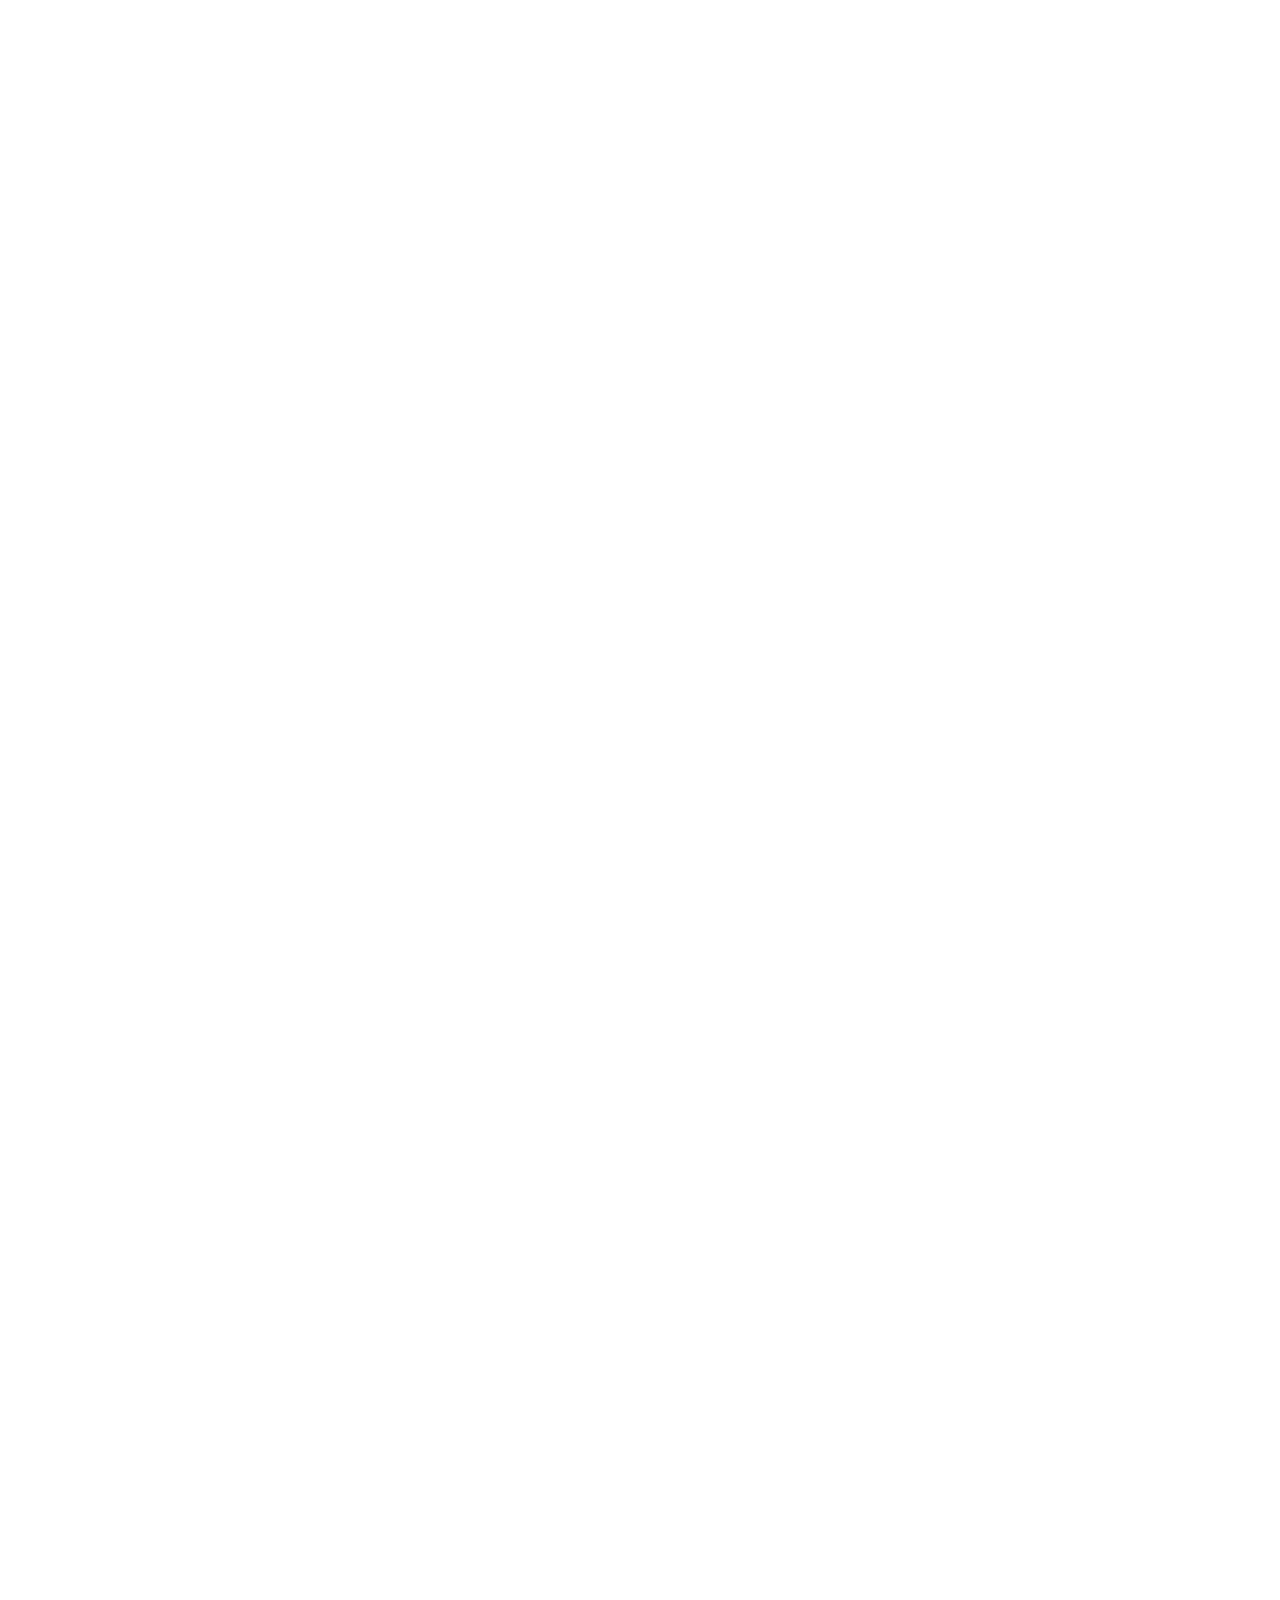
==== commit 424bc78d: "added about page, contact page, t&C page. Added aditional style sheet for better syling and clean co" ====
--- a/Index.html
+++ b/Index.html
@@ -13,6 +13,7 @@
       href="https://fonts.googleapis.com/css2?family=Poppins:wght@300;400;500;600;700&display=swap"
       rel="stylesheet"
     />
+    <link rel="stylesheet" href="./Styles-additions.css">
   </head>
   <body>
     <!-- Sticky Vertical Sidebar -->
--- a/Styles-additions.css
+++ b/Styles-additions.css
@@ -0,0 +1,530 @@
+/* =================================================================
+   ALPINE ADVENTURES — Inner Pages (Contact · About · Terms)
+   Paste this entire block at the bottom of Styles.css
+   Written to match the ACTUAL colour palette of Styles.css:
+     --primary-color : #e0f7fa  (light ice-blue)
+     --accent-color  : #ff6b6b  (coral)
+     --sky-blue      : #87ceeb
+     --dark-bg       : #1a1a1a
+     --white-smoke   : #f5f5f5
+     --text-dark     : #2c3e50
+     --text-light    : #7f8c8d
+   ================================================================= */
+
+/* ─── Body fade-in ─────────────────────────────────────────────── */
+body.loaded { opacity: 1; }
+body { opacity: 0; transition: opacity 0.35s ease; }
+
+/* ─── PAGE HERO ────────────────────────────────────────────────── */
+/* Matches the hero/activities gradient used in Index.html          */
+.page-hero {
+  background: linear-gradient(135deg, var(--primary-color) 0%, var(--white) 100%);
+  padding: 130px 0 80px;
+  text-align: center;
+  position: relative;
+  overflow: hidden;
+}
+/* Soft radial accent — mirrors Index.html hero feel */
+.page-hero::before {
+  content: "";
+  position: absolute;
+  inset: 0;
+  background:
+    radial-gradient(circle at 20% 60%, rgba(255,107,107,0.06) 0%, transparent 50%),
+    radial-gradient(circle at 80% 20%, rgba(135,206,235,0.08) 0%, transparent 45%);
+  pointer-events: none;
+}
+.page-hero-inner { position: relative; z-index: 1; }
+
+.page-hero-tag {
+  display: inline-flex;
+  align-items: center;
+  gap: 8px;
+  background: rgba(255,107,107,0.1);
+  border: 1px solid rgba(255,107,107,0.25);
+  color: var(--accent-color);
+  padding: 6px 18px;
+  border-radius: 999px;
+  font-size: 0.72rem;
+  font-weight: 600;
+  letter-spacing: 2px;
+  text-transform: uppercase;
+  margin-bottom: 1.2rem;
+}
+.page-hero h1 {
+  font-size: clamp(2rem, 5vw, 3rem);
+  font-weight: 700;
+  color: var(--text-dark);   /* #2c3e50 — same as hero-title in Index */
+  margin-bottom: 1rem;
+  letter-spacing: -0.5px;
+}
+.page-hero > .page-hero-inner > p,
+.page-hero p {
+  font-size: 1.1rem;
+  color: var(--text-light);  /* #7f8c8d */
+  max-width: 500px;
+  margin: 0 auto;
+  line-height: 1.7;
+}
+.breadcrumb {
+  margin-top: 1.4rem;
+  font-size: 0.82rem;
+  color: var(--text-light);
+}
+.breadcrumb a {
+  color: var(--accent-color);
+  text-decoration: none;
+  transition: all 0.25s ease;
+}
+.breadcrumb a:hover { opacity: 0.75; }
+.breadcrumb span { margin: 0 6px; }
+
+/* ─── SECTION WRAPPERS ─────────────────────────────────────────── */
+/* Mirrors the alternating pattern of Index.html:                   */
+/* experiences / testimonials → white-smoke  (#f5f5f5)             */
+/* activities / hero           → primary-color gradient             */
+.inner-section {
+  padding: 90px 0;
+  background: var(--white);
+}
+/* Matches .experiences / .testimonials background */
+.inner-section.alt-bg {
+  background: linear-gradient(235deg, var(--white-smoke));
+}
+/* Matches .activities gradient */
+.inner-section.accent-bg {
+  background: linear-gradient(135deg, var(--primary-color) 50%, var(--white) 100%);
+}
+
+/* ─── SECTION HEADING BLOCK ────────────────────────────────────── */
+.section-label {
+  text-align: center;
+  font-size: 0.72rem;
+  font-weight: 700;
+  letter-spacing: 2.5px;
+  text-transform: uppercase;
+  color: var(--accent-color);    /* coral — consistent with CTA accents */
+  margin-bottom: 0.5rem;
+}
+/* Left-aligned variant for story sections */
+.section-label.left { text-align: left; }
+
+.section-heading {
+  font-size: clamp(1.8rem, 4vw, 2.5rem);
+  font-weight: 600;                /* matches .section-title weight */
+  text-align: center;
+  color: var(--text-dark);
+  margin-bottom: 0.8rem;
+}
+.section-heading .accent { color: var(--accent-color); }
+
+.section-rule {
+  width: 48px;
+  height: 3px;
+  background: var(--accent-color);
+  margin: 0 auto 1rem;
+  border-radius: 2px;
+}
+.section-subtext {
+  text-align: center;
+  color: var(--text-light);
+  max-width: 560px;
+  margin: 0 auto 3rem;
+  line-height: 1.7;
+}
+
+/* ─── CONTACT PAGE ─────────────────────────────────────────────── */
+.contact-grid {
+  display: grid;
+  grid-template-columns: 1fr 1fr;
+  gap: 4rem;
+  align-items: start;
+}
+
+.contact-form-wrap h2,
+.contact-info-wrap h2 {
+  font-size: 1.8rem;
+  font-weight: 600;
+  color: var(--text-dark);
+  margin-bottom: 0.5rem;
+}
+.contact-form-wrap > p,
+.contact-info-wrap > p {
+  color: var(--text-light);
+  line-height: 1.75;
+  margin-bottom: 2rem;
+}
+
+/* Form */
+.form-group  { margin-bottom: 1.4rem; }
+.form-row    { display: grid; grid-template-columns: 1fr 1fr; gap: 1rem; }
+
+.form-label {
+  display: block;
+  font-size: 0.82rem;
+  font-weight: 600;
+  color: var(--text-dark);
+  margin-bottom: 0.45rem;
+  letter-spacing: 0.2px;
+}
+.form-input,
+.form-select,
+.form-textarea {
+  width: 100%;
+  padding: 12px 16px;
+  border: 1.5px solid #e0e0e0;      /* same border used in .experience-card */
+  border-radius: 12px;
+  font-family: "Poppins", sans-serif;
+  font-size: 0.9rem;
+  color: var(--text-dark);
+  background: var(--white);
+  transition: all 0.25s ease;
+  outline: none;
+  -webkit-appearance: none;
+}
+.form-input::placeholder,
+.form-textarea::placeholder { color: #bdbdbd; }
+.form-input:focus,
+.form-select:focus,
+.form-textarea:focus {
+  border-color: var(--accent-color);
+  box-shadow: 0 0 0 3px rgba(255,107,107,0.1);
+}
+.form-textarea { resize: vertical; min-height: 140px; }
+
+/* Submit — inherits .cta-button.primary shape, adds full-width */
+.form-submit {
+  background: var(--accent-color);
+  color: var(--white);
+  border: none;
+  padding: 14px 32px;
+  border-radius: 50px;             /* matches .cta-button border-radius */
+  font-family: "Poppins", sans-serif;
+  font-size: 0.95rem;
+  font-weight: 600;
+  letter-spacing: 0.5px;
+  cursor: pointer;
+  transition: all 0.3s ease;
+  width: 100%;
+  margin-top: 0.5rem;
+  display: flex;
+  align-items: center;
+  justify-content: center;
+  gap: 8px;
+}
+.form-submit:hover {
+  background: #ff5252;             /* same hover used in .cta-button.primary */
+  transform: translateY(-2px);
+  box-shadow: 0 10px 30px rgba(255,107,107,0.3);
+}
+
+/* Info cards */
+.info-card {
+  display: flex;
+  gap: 1.1rem;
+  align-items: flex-start;
+  padding: 1.3rem 1.5rem;
+  background: var(--white);
+  border: 1px solid #f0f0f0;       /* matches .experience-card border */
+  border-radius: 20px;             /* matches .experience-card radius */
+  margin-bottom: 1rem;
+  transition: transform 0.3s ease, box-shadow 0.3s ease;
+}
+.info-card:hover {
+  transform: translateY(-4px);
+  box-shadow: 0 10px 30px rgba(0,0,0,0.08);
+}
+.info-icon {
+  width: 46px; height: 46px; min-width: 46px;
+  background: linear-gradient(135deg, var(--accent-color), #ff8a80);
+  /* same gradient used in .card-icon */
+  border-radius: 50%;
+  display: flex; align-items: center; justify-content: center;
+}
+.info-icon i { font-size: 1.05rem; color: var(--white); }
+
+.info-text h4 {
+  font-size: 0.9rem;
+  font-weight: 600;
+  color: var(--text-dark);
+  margin-bottom: 0.2rem;
+}
+.info-text p, .info-text a {
+  font-size: 0.85rem;
+  color: var(--text-light);
+  line-height: 1.6;
+  text-decoration: none;
+}
+.info-text a:hover { color: var(--accent-color); }
+
+/* Map placeholder */
+.contact-map {
+  width: 100%;
+  height: 200px;
+  background: var(--white-smoke);
+  border-radius: 20px;
+  border: 1.5px dashed var(--sky-blue);
+  display: flex;
+  flex-direction: column;
+  align-items: center;
+  justify-content: center;
+  gap: 0.5rem;
+  color: var(--text-light);
+  margin-top: 1rem;
+}
+.contact-map i { font-size: 2rem; color: var(--sky-blue); }
+.contact-map p { font-size: 0.82rem; }
+
+/* ─── ABOUT PAGE ───────────────────────────────────────────────── */
+.story-grid {
+  display: grid;
+  grid-template-columns: 1fr 1fr;
+  gap: 4rem;
+  align-items: center;
+}
+.story-grid.reverse   { direction: rtl; }
+.story-grid.reverse > * { direction: ltr; }
+
+.story-content h2 {
+  font-size: clamp(1.6rem, 3.5vw, 2.2rem);
+  font-weight: 600;
+  color: var(--text-dark);
+  margin-bottom: 1.2rem;
+}
+.story-content p {
+  color: var(--text-light);
+  line-height: 1.85;
+  margin-bottom: 1.2rem;
+}
+.story-image img {
+  width: 100%;
+  height: 420px;
+  object-fit: cover;
+  border-radius: 20px;             /* matches .hero-image radius */
+  box-shadow: 0 20px 60px rgba(0,0,0,0.1); /* matches .hero-image shadow */
+}
+
+/* Values grid — style consistent with .experience-card */
+.values-grid {
+  display: grid;
+  grid-template-columns: repeat(auto-fit, minmax(220px, 1fr));
+  gap: 1.5rem;
+}
+.value-card {
+  background: var(--white);
+  border: 1px solid #f0f0f0;       /* matches .experience-card */
+  padding: 2.2rem;
+  border-radius: 20px;
+  text-align: center;
+  transition: transform 0.3s ease, box-shadow 0.3s ease;
+}
+.value-card:hover {
+  transform: translateY(-6px) scale(1.02);
+  box-shadow: 0 20px 60px rgba(20,20,20,0.12);
+}
+.value-icon {
+  width: 70px; height: 70px;
+  /* Matches .card-icon gradient exactly */
+  background: linear-gradient(135deg, var(--accent-color), #ff8a80);
+  border-radius: 50%;
+  display: flex; align-items: center; justify-content: center;
+  margin: 0 auto 1.2rem;
+  color: var(--white);
+  font-size: 1.8rem;
+}
+.value-card h3 {
+  font-size: 1.1rem;
+  font-weight: 600;
+  color: var(--text-dark);
+  margin-bottom: 0.6rem;
+}
+.value-card p {
+  font-size: 0.87rem;
+  color: var(--text-light);
+  line-height: 1.65;
+}
+
+/* Team cards — consistent with .testimonial-card */
+.team-grid {
+  display: grid;
+  grid-template-columns: repeat(auto-fit, minmax(260px, 1fr));
+  gap: 2rem;
+}
+.team-card {
+  background: var(--white);
+  border-radius: 20px;             /* matches .testimonial-card */
+  box-shadow: 0 10px 40px rgba(0,0,0,0.08);
+  border: 1px solid #f0f0f0;
+  overflow: hidden;
+  text-align: center;
+  transition: all 0.3s ease;
+}
+.team-card:hover {
+  transform: translateY(-5px);     /* matches .testimonial-card:hover */
+  box-shadow: 0 20px 60px rgba(0,0,0,0.14);
+}
+.team-photo {
+  width: 100%;
+  height: 260px;
+  object-fit: cover;
+  background: var(--white-smoke);
+  display: block;
+}
+.team-info   { padding: 1.5rem; }
+.team-info h3 {
+  font-size: 1.1rem;
+  font-weight: 600;
+  color: var(--text-dark);
+  margin-bottom: 0.2rem;
+}
+.team-role {
+  font-size: 0.72rem;
+  font-weight: 700;
+  letter-spacing: 1.5px;
+  text-transform: uppercase;
+  color: var(--accent-color);      /* coral — matches badge, active-link */
+  margin-bottom: 0.75rem;
+}
+.team-bio {
+  font-size: 0.85rem;
+  color: var(--text-light);
+  line-height: 1.65;
+  font-style: italic;              /* matches .testimonial-card p */
+}
+
+/* Stats strip — dark, matches .cta-section exactly */
+.alpine-stats {
+  background: var(--dark-bg);      /* #1a1a1a — same as .cta-section */
+  padding: 60px 0;
+  color: var(--white);
+  text-align: center;
+}
+.alpine-stats-grid {
+  display: grid;
+  grid-template-columns: repeat(auto-fit, minmax(180px, 1fr));
+  gap: 2rem;
+}
+.alpine-stat-number {
+  font-size: 3rem;
+  font-weight: 700;
+  color: var(--accent-color);      /* coral on dark — same CTA accent */
+  letter-spacing: -1px;
+  margin-bottom: 0.3rem;
+}
+.alpine-stat-label {
+  font-size: 0.95rem;
+  color: #ccc;                     /* matches .cta-section p color */
+}
+
+/* ─── TERMS & CONDITIONS PAGE ──────────────────────────────────── */
+.terms-layout {
+  display: grid;
+  grid-template-columns: 230px 1fr;
+  gap: 3rem;
+  align-items: start;
+}
+/* TOC — styled as a white card, matches .experience-card */
+.terms-toc {
+  position: sticky;
+  top: 90px;
+  background: var(--white);
+  border: 1px solid #f0f0f0;
+  border-radius: 20px;
+  padding: 1.5rem;
+  box-shadow: 0 10px 40px rgba(0,0,0,0.06);
+}
+.terms-toc h4 {
+  font-size: 0.7rem;
+  font-weight: 700;
+  letter-spacing: 2px;
+  text-transform: uppercase;
+  color: var(--accent-color);
+  margin-bottom: 1rem;
+}
+.terms-toc ul  { list-style: none; }
+.terms-toc li  { border-bottom: 1px solid #f5f5f5; }
+.terms-toc a {
+  display: block;
+  padding: 0.55rem 0;
+  font-size: 0.84rem;
+  color: var(--text-light);
+  text-decoration: none;
+  transition: all 0.25s ease;
+}
+.terms-toc a:hover,
+.terms-toc a.toc-active {
+  color: var(--accent-color);
+  font-weight: 600;
+  padding-left: 6px;
+}
+
+/* Last-updated meta banner */
+.terms-meta {
+  background: var(--white-smoke);
+  border-left: 3px solid var(--accent-color);
+  padding: 1rem 1.4rem;
+  border-radius: 0 12px 12px 0;
+  font-size: 0.84rem;
+  color: var(--text-light);
+  margin-bottom: 2.5rem;
+  line-height: 1.7;
+}
+
+/* Each terms section */
+.terms-block {
+  margin-bottom: 2.8rem;
+  scroll-margin-top: 110px;
+}
+.terms-block h3 {
+  font-size: 1.25rem;
+  font-weight: 600;
+  color: var(--text-dark);
+  margin-bottom: 0.8rem;
+  padding-bottom: 0.6rem;
+  border-bottom: 1px solid #f0f0f0;
+  display: flex;
+  align-items: center;
+  gap: 10px;
+}
+/* Section number pill — matches .featured-badge shape */
+.terms-num {
+  font-size: 0.68rem;
+  background: rgba(255,107,107,0.1);
+  border: 1px solid rgba(255,107,107,0.25);
+  color: var(--accent-color);
+  padding: 2px 10px;
+  border-radius: 20px;
+  font-weight: 700;
+  font-family: "Poppins", sans-serif;
+  letter-spacing: 0.3px;
+  margin-left: auto;
+}
+.terms-block p {
+  color: var(--text-light);
+  line-height: 1.85;
+  margin-bottom: 1rem;
+}
+.terms-block ul {
+  padding-left: 1.4rem;
+  margin-bottom: 1rem;
+}
+.terms-block ul li {
+  color: var(--text-light);
+  line-height: 1.8;
+  margin-bottom: 0.4rem;
+}
+.terms-block ul li::marker { color: var(--accent-color); }
+
+/* ─── RESPONSIVE ───────────────────────────────────────────────── */
+@media (max-width: 768px) {
+  .contact-grid  { grid-template-columns: 1fr; gap: 2.5rem; }
+  .form-row      { grid-template-columns: 1fr; }
+  .story-grid    { grid-template-columns: 1fr; gap: 2.5rem; }
+  .story-grid.reverse { direction: ltr; }
+  .terms-layout  { grid-template-columns: 1fr; }
+  .terms-toc     { position: static; }
+}
+@media (max-width: 480px) {
+  .page-hero     { padding: 110px 0 60px; }
+  .inner-section { padding: 60px 0; }
+}
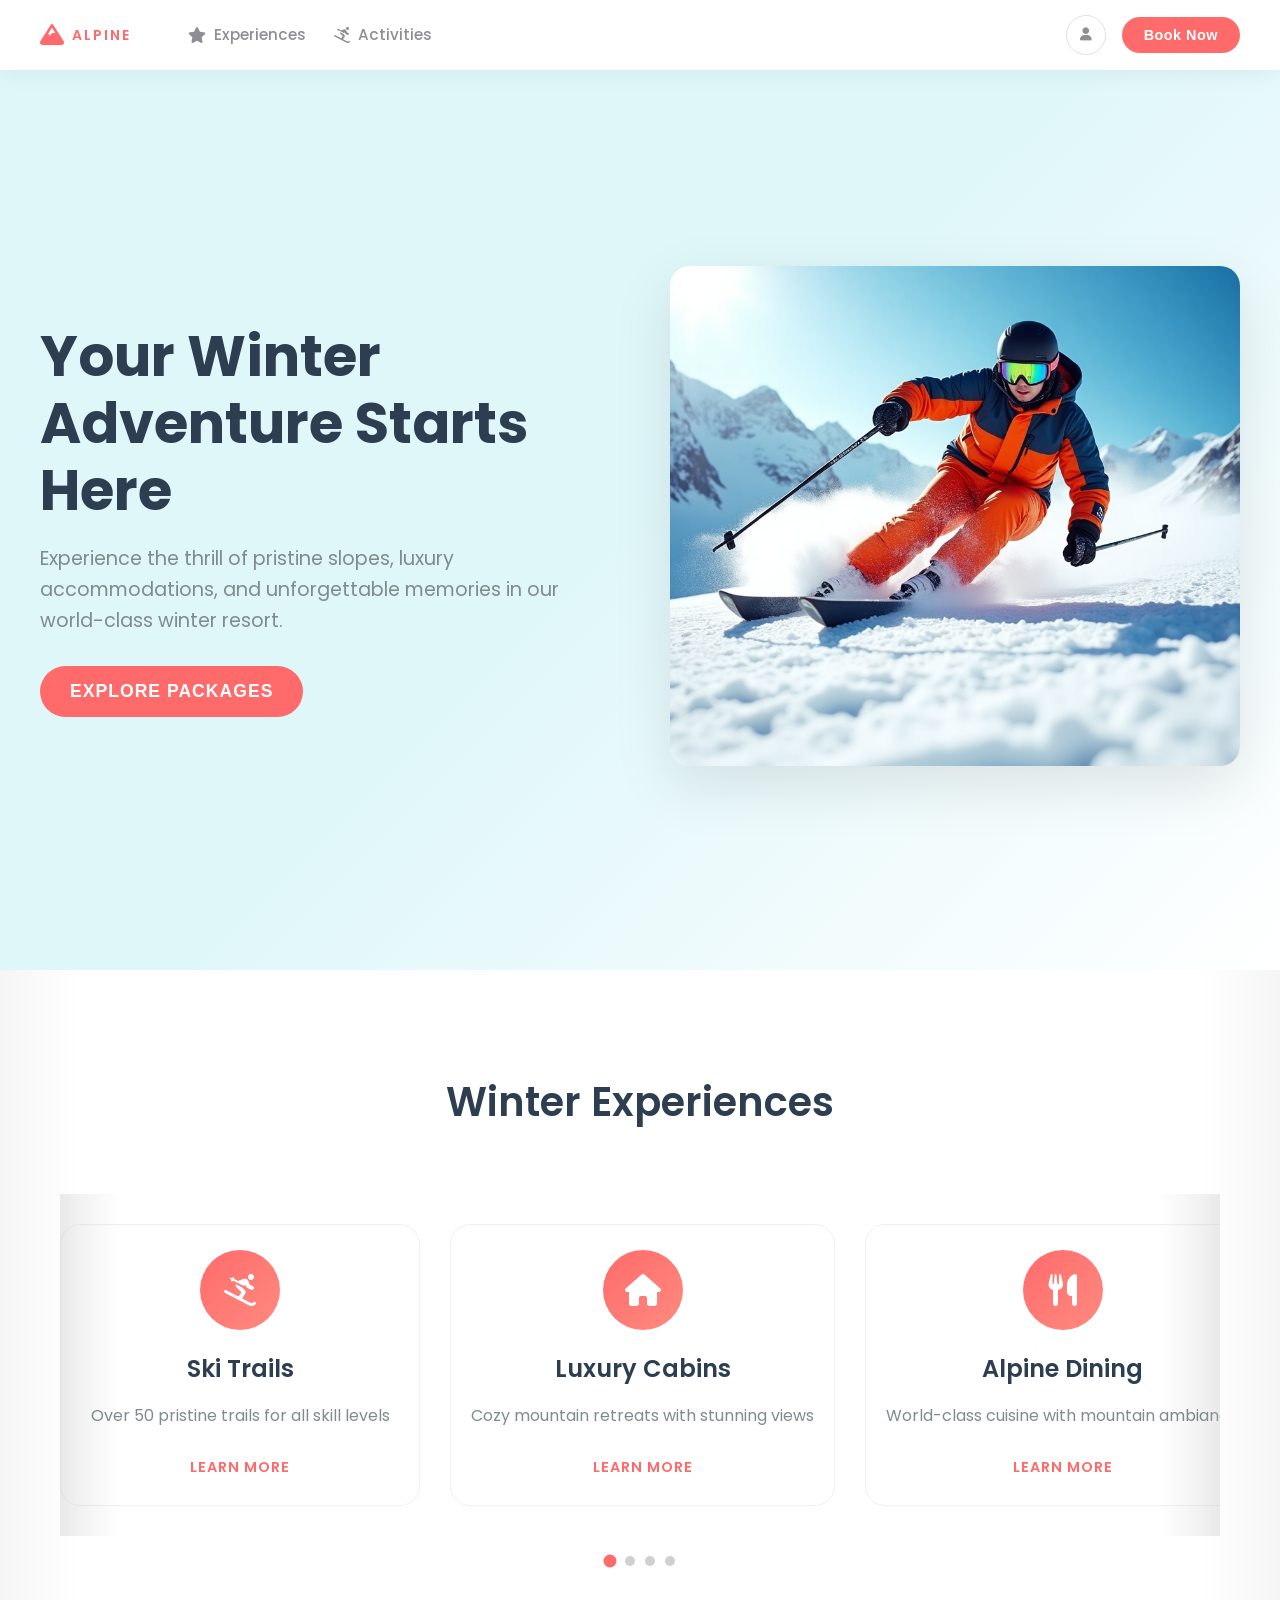
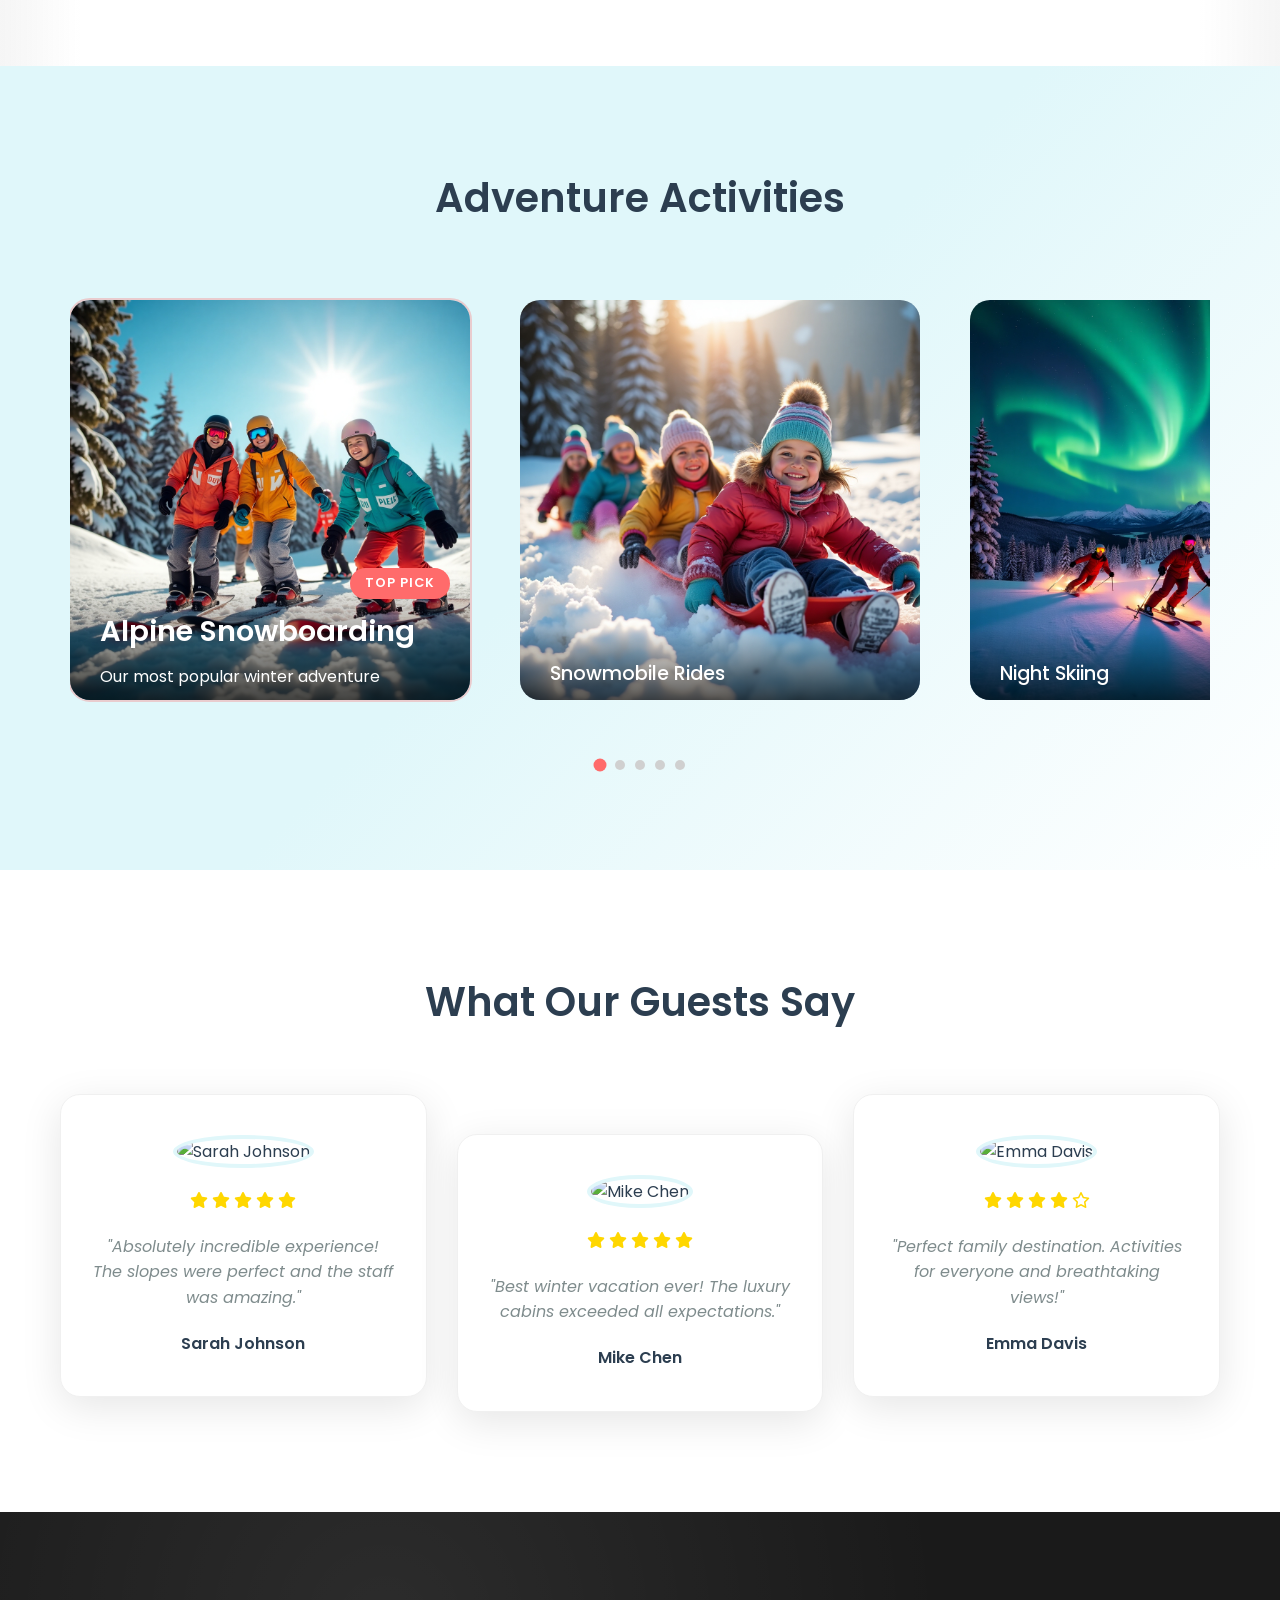
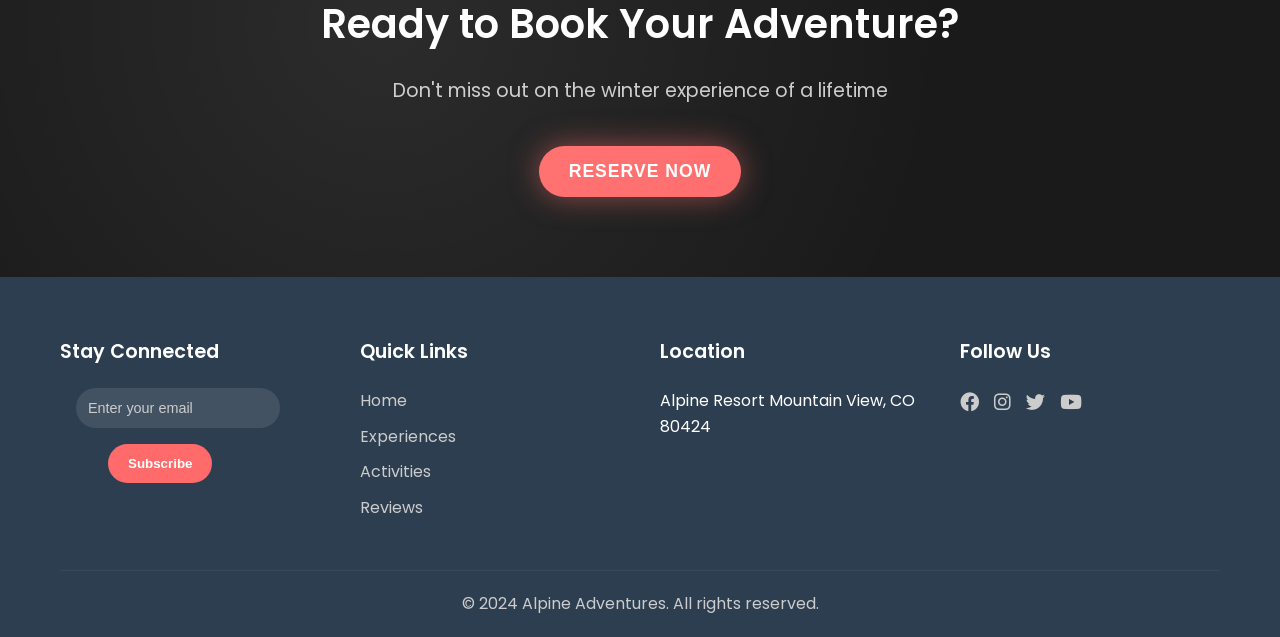
==== commit 1b2f792b: "Created bookings page with filter and live calculation of stay cost and payment options" ====
--- a/Index.html
+++ b/Index.html
@@ -4,7 +4,7 @@
     <meta charset="UTF-8" />
     <meta name="viewport" content="width=device-width, initial-scale=1.0" />
     <title>Alpine Adventures - Winter Resort</title>
-    <link rel="stylesheet" href="./Styles.css" />
+    <link rel="stylesheet" href="./CSS/Styles.css" />
     <link
       href="https://cdnjs.cloudflare.com/ajax/libs/font-awesome/6.0.0/css/all.min.css"
       rel="stylesheet"
@@ -13,7 +13,7 @@
       href="https://fonts.googleapis.com/css2?family=Poppins:wght@300;400;500;600;700&display=swap"
       rel="stylesheet"
     />
-    <link rel="stylesheet" href="./Styles-additions.css">
+    <!-- <link rel="stylesheet" href="./Styles-additions.css"> -->
   </head>
   <body>
     <!-- Sticky Vertical Sidebar -->
@@ -321,6 +321,6 @@
         </div>
       </footer>
     </main>
-    <script src="./Index.js"></script>
+    <script src="./JS/Index.js"></script>
   </body>
 </html>
--- a/CSS/Styles.css
+++ b/CSS/Styles.css
@@ -0,0 +1,1145 @@
+* {
+  margin: 0;
+  padding: 0;
+  box-sizing: border-box;
+}
+
+:root {
+  --primary-color: #e0f7fa;
+  --accent-color: #ff6b6b;
+  --sky-blue: #87ceeb;
+  --warm-grey: #8e8e93;
+  --dark-bg: #1a1a1a;
+  --white: #ffffff;
+  --text-dark: #2c3e50;
+  --text-light: #7f8c8d;
+  --white-smoke: #f5f5f5;
+  --sidebar-width: 80px;
+}
+
+body {
+  font-family: "Poppins", sans-serif;
+  line-height: 1.6;
+  color: var(--text-dark);
+  overflow-x: hidden;
+}
+
+/* NAV WRAPPER */
+.top-nav {
+  position: fixed;
+  top: 0;
+  left: 0;
+  width: 100%;
+  height: 70px;
+  background: rgba(255, 255, 255, 0.95);
+  backdrop-filter: blur(10px);
+  z-index: 1000;
+  box-shadow: 0 4px 20px rgba(0, 0, 0, 0.06);
+}
+
+.nav-actions {
+  display: flex;
+  align-items: center;
+  gap: 16px;
+}
+
+.login-btn {
+  width: 40px;
+  height: 40px;
+  border-radius: 50%;
+  border: 1px solid #e0e0e0;
+  background: transparent;
+  cursor: pointer;
+
+  display: flex;
+  align-items: center;
+  justify-content: center;
+
+  color: var(--warm-grey);
+  transition: all 0.25s ease;
+}
+
+.login-btn:hover {
+  color: var(--accent-color);
+  border-color: var(--accent-color);
+}
+
+/* Book Now CTA */
+.book-btn {
+  padding: 10px 22px;
+  border-radius: 24px;
+  border: none;
+  cursor: pointer;
+
+  background: var(--accent-color);
+  color: #fff;
+  font-weight: 600;
+  font-size: 0.9rem;
+  letter-spacing: 0.5px;
+
+  transition: transform 0.25s ease, box-shadow 0.25s ease;
+}
+
+.book-btn:hover {
+  transform: translateY(-2px);
+  box-shadow: 0 8px 24px rgba(255, 107, 107, 0.35);
+}
+
+/* NAV INNER CONTAINER */
+.top-nav-inner {
+  max-width: 100%;
+  height: 100%;
+  /*margin: 0 auto;*/
+  padding: 0 40px;
+  display: flex;
+  align-items: center;
+  justify-content: space-between;
+}
+
+/* =========================================================
+   LOGO
+   ========================================================= */
+
+.top-nav .logo {
+  display: flex;
+  align-items: center;
+  gap: 8px;
+  color: var(--accent-color);
+}
+
+.top-nav .logo i {
+  font-size: 24px;
+}
+
+.top-nav .logo-text {
+  font-size: 14px;
+  font-weight: 600;
+  letter-spacing: 2px;
+  writing-mode: horizontal-tb;
+}
+
+.top-nav .logo:hover {
+  cursor: pointer;
+}
+
+/* =========================================================
+   NAVIGATION MENU
+   ========================================================= */
+
+.top-nav .nav-menu {
+  display: flex;
+  gap: 6rem;
+  list-style: none;
+  margin: 0;
+  padding: 0;
+}
+
+.menu-nav {
+  display: flex;
+  justify-content: space-between;
+  gap: 6rem;
+}
+
+.nav-menu a {
+  gap: 8px;
+  padding: 0 14px;
+  width: auto;
+}
+
+.nav-text {
+  font-size: 0.95rem;
+  font-weight: 500;
+  white-space: nowrap;
+}
+
+.top-nav .nav-menu li {
+  display: flex;
+}
+
+/* NAV LINKS */
+.top-nav .nav-menu a {
+  width: 40px;
+  height: 40px;
+
+  display: flex;
+  align-items: center;
+  justify-content: center;
+
+  color: var(--warm-grey);
+  text-decoration: none;
+  border-radius: 10px;
+
+  transition: background 0.25s ease, color 0.25s ease;
+  position: relative;
+}
+
+/* HOVER + ACTIVE */
+.top-nav .nav-menu a:hover,
+.top-nav .nav-menu a.active-link {
+  background: var(--primary-color);
+  color: var(--accent-color);
+}
+
+/* ACTIVE UNDERLINE */
+.top-nav .nav-menu a.active-link::after {
+  content: "";
+  position: absolute;
+  bottom: -10px;
+  left: 50%;
+  transform: translateX(-50%);
+  width: 60%;
+  height: 3px;
+  background: var(--accent-color);
+  border-radius: 3px;
+}
+
+/* =========================================================
+   SOCIAL ICONS
+   ========================================================= */
+
+.top-nav .social-icons {
+  display: flex;
+  gap: 18px;
+}
+
+.top-nav .social-icons a {
+  font-size: 18px;
+  color: var(--warm-grey);
+  transition: color 0.25s ease, transform 0.25s ease;
+}
+
+.top-nav .social-icons a:hover {
+  color: var(--accent-color);
+  transform: translateY(-2px);
+}
+
+/* =========================================================
+   TOOLTIP SUPPORT (UNCHANGED, SAFE)
+   ========================================================= */
+
+[data-tooltip] {
+  position: relative;
+}
+
+[data-tooltip]:hover::after {
+  content: attr(data-tooltip);
+  position: absolute;
+  top: 50%;
+  left: 50%;
+  transform: translate(-50%, -130%);
+  background: #1a1a1a;
+  color: #fff;
+  padding: 6px 10px;
+  border-radius: 6px;
+  font-size: 12px;
+  white-space: nowrap;
+  pointer-events: none;
+  opacity: 0;
+  animation: fadeIn 0.2s ease forwards;
+}
+
+@keyframes fadeIn {
+  to {
+    opacity: 1;
+  }
+}
+
+/* =========================================================
+   PAGE OFFSET (IMPORTANT)
+   ========================================================= */
+
+.main-content {
+  padding-top: 70px;
+}
+
+/* =========================================================
+   MOBILE BEHAVIOR (SAFE DEFAULT)
+   ========================================================= */
+
+@media (max-width: 768px) {
+  .top-nav-inner {
+    padding: 0 20px;
+  }
+
+  .top-nav .nav-menu {
+    gap: 16px;
+  }
+}
+
+/* Tooltip */
+[data-tooltip] {
+  position: relative;
+}
+
+[data-tooltip]:hover::after {
+  content: attr(data-tooltip);
+  position: absolute;
+  left: 100%;
+  top: 50%;
+  transform: translateY(-50%);
+  background: var(--dark-bg);
+  color: var(--white);
+  padding: 8px 12px;
+  border-radius: 6px;
+  font-size: 12px;
+  white-space: nowrap;
+  margin-left: 10px;
+  z-index: 1001;
+  opacity: 0;
+  animation: fadeIn 0.3s ease forwards;
+}
+
+[data-tooltip]:hover::before {
+  content: "";
+  position: absolute;
+  left: 100%;
+  top: 50%;
+  transform: translateY(-50%);
+  border: 5px solid transparent;
+  border-right-color: var(--dark-bg);
+  margin-left: 5px;
+  z-index: 1001;
+  opacity: 0;
+  animation: fadeIn 0.3s ease forwards;
+}
+
+@keyframes fadeIn {
+  to {
+    opacity: 1;
+  }
+}
+
+/* Main Content */
+/*.main-content {
+  margin-left: var(--sidebar-width);
+  min-height: 100vh;
+}*/
+
+.main-content {
+  padding-top: 70px;
+}
+
+.container {
+  max-width: 1200px;
+  margin: 0 auto;
+  padding: 0 20px;
+}
+
+/* Hero Section */
+.hero {
+  min-height: 100vh;
+  display: flex;
+  align-items: center;
+  background: linear-gradient(
+    135deg,
+    var(--primary-color) 50%,
+    var(--white) 100%
+  );
+  padding: 0 40px;
+}
+
+.hero-content {
+  display: grid;
+  grid-template-columns: 1fr 1fr;
+  gap: 60px;
+  align-items: center;
+  max-width: 1200px;
+  margin: 0 auto;
+  width: 100%;
+}
+
+.hero-text {
+  animation: slideInLeft 1s ease;
+}
+
+.hero-title {
+  font-size: 3.5rem;
+  font-weight: 700;
+  line-height: 1.2;
+  margin-bottom: 20px;
+  color: var(--text-dark);
+}
+
+.hero-description {
+  font-size: 1.2rem;
+  color: var(--text-light);
+  margin-bottom: 30px;
+  line-height: 1.6;
+}
+
+.cta-button {
+  padding: 15px 30px;
+  font-size: 1.1rem;
+  font-weight: 600;
+  border: none;
+  border-radius: 50px;
+  cursor: pointer;
+  transition: all 0.3s ease;
+  text-transform: uppercase;
+  letter-spacing: 1px;
+}
+
+.cta-button.primary {
+  background: var(--accent-color);
+  color: var(--white);
+}
+
+.cta-button.primary:hover {
+  background: #ff5252;
+  transform: translateY(-2px);
+  box-shadow: 0 10px 30px rgba(255, 107, 107, 0.3);
+}
+
+.hero-visual {
+  animation: slideInRight 1s ease;
+}
+
+.hero-visual img {
+  transform-origin: center;
+  animation: heroZoom 1.2s ease forwards;
+}
+
+@keyframes heroZoom {
+  from {
+    transform: scale(1.08);
+  }
+  to {
+    transform: scale(1);
+  }
+}
+
+.hero-image {
+  width: 100%;
+  height: 500px;
+  object-fit: cover;
+  border-radius: 20px;
+  box-shadow: 0 20px 60px rgba(0, 0, 0, 0.1);
+  transition: transform 0.3s ease;
+}
+
+/*.hero-image:hover {
+  transform: scale(1.05);
+}*/
+
+/* =========================================================
+   EXPERIENCE — HORIZONTAL SCROLL WITH DOTS
+   ========================================================= */
+
+.experiences {
+  padding: 100px 0;
+  background: linear-gradient(235deg, var(--white-smoke));
+  position: relative;
+  overflow: hidden;
+}
+
+.section-title {
+  text-align: center;
+  font-size: 2.5rem;
+  font-weight: 600;
+  margin-bottom: 60px;
+  color: var(--text-dark);
+}
+
+/* Scroll Track */
+
+.experience-track {
+  display: flex;
+  gap: 30px;
+  overflow-x: auto;
+  scroll-behavior: smooth;
+  scroll-snap-type: x mandatory;
+  padding: 30px;
+}
+
+/* Hide scrollbar */
+.experience-track::-webkit-scrollbar {
+  display: none;
+}
+
+/* Cards — wider */
+.experience-card {
+  min-width: 360px;
+  flex-shrink: 0;
+  scroll-snap-align: start;
+  background: var(--white);
+  padding: 25px 20px;
+  border-radius: 20px;
+  text-align: center;
+  border: 1px solid #f0f0f0;
+  transition: transform 0.3s ease, box-shadow 0.3s ease;
+}
+
+.experiences::before,
+.experiences::after {
+  content: "";
+  position: absolute;
+  top: 0;
+  width: 80px;
+  height: 100%;
+  pointer-events: none;
+  z-index: 2;
+}
+
+/* Left fade */
+.experiences::before {
+  left: 0;
+  background: linear-gradient(
+    to right,
+    rgba(245, 245, 245, 1),
+    rgba(245, 245, 245, 0)
+  );
+}
+
+/* Right fade */
+.experiences::after {
+  right: 0;
+  background: linear-gradient(
+    to left,
+    rgba(245, 245, 245, 1),
+    rgba(245, 245, 245, 0)
+  );
+}
+
+.experience-viewport {
+  position: relative;
+  overflow: hidden;
+}
+
+/* shared shadow base */
+.experience-viewport::before,
+.experience-viewport::after {
+  content: "";
+  position: absolute;
+  top: 0;
+  width: 60px;
+  height: 100%;
+  z-index: 3;
+  pointer-events: none;
+}
+
+/* LEFT shadow */
+.experience-viewport::before {
+  left: 0;
+  background: linear-gradient(to right, rgba(0, 0, 0, 0.08), rgba(0, 0, 0, 0));
+}
+
+/* RIGHT shadow */
+.experience-viewport::after {
+  right: 0;
+  background: linear-gradient(to left, rgba(0, 0, 0, 0.08), rgba(0, 0, 0, 0));
+}
+
+.experience-card:hover {
+  transform: translateY(-6px) scale(1.03);
+  box-shadow: 0 20px 60px rgba(20, 20, 20, 0.15);
+}
+
+/* Icon */
+.card-icon {
+  width: 80px;
+  height: 80px;
+  background: linear-gradient(135deg, var(--accent-color), #ff8a80);
+  border-radius: 50%;
+  display: flex;
+  align-items: center;
+  justify-content: center;
+  margin: 0 auto 20px;
+  color: var(--white);
+  font-size: 2rem;
+}
+
+/* Text */
+.experience-card h3 {
+  font-size: 1.5rem;
+  font-weight: 600;
+  margin-bottom: 15px;
+  color: var(--text-dark);
+}
+
+.experience-card p {
+  color: var(--text-light);
+  margin-bottom: 25px;
+  line-height: 1.6;
+}
+
+/* CTA */
+.learn-more {
+  color: var(--accent-color);
+  text-decoration: none;
+  font-weight: 600;
+  text-transform: uppercase;
+  letter-spacing: 1px;
+  font-size: 0.9rem;
+}
+
+.learn-more:hover {
+  color: #ff5252;
+}
+
+/* =========================================================
+   PAGINATION DOTS
+   ========================================================= */
+
+.experience-dots {
+  display: flex;
+  justify-content: center;
+  gap: 10px;
+  margin-top: 20px;
+}
+
+.experience-dot {
+  width: 10px;
+  height: 10px;
+  border-radius: 50%;
+  background: #d0d0d0;
+  cursor: pointer;
+  transition: background 0.3s ease, transform 0.3s ease;
+}
+
+.experience-dot.active {
+  background: var(--accent-color);
+  transform: scale(1.3);
+}
+
+/* =========================================================
+   RESPONSIVE
+   ========================================================= */
+
+@media (max-width: 768px) {
+  .experience-card {
+    min-width: 300px;
+  }
+}
+
+/* =========================================================
+   ACTIVITIES — HORIZONTAL SCROLL WITH DOTS
+   ========================================================= */
+
+.activities {
+  padding: 100px 0;
+  background: linear-gradient(
+    135deg,
+    var(--primary-color) 50%,
+    var(--white) 100%
+  );
+}
+
+/* Scroll Track */
+.activities-track {
+  display: flex;
+  gap: 30px;
+  margin: 10px;
+  overflow-x: auto;
+  scroll-behavior: smooth;
+  scroll-snap-type: x mandatory;
+
+  padding-bottom: 30px;
+}
+
+/* Hide scrollbar */
+.activities-track::-webkit-scrollbar {
+  display: none;
+}
+
+/* Activity Card */
+.activity-card {
+  position: relative;
+  min-width: 400px; /* controls 2.5 cards */
+  margin: 10px;
+  height: 400px;
+  flex-shrink: 0;
+  scroll-snap-align: start;
+  border-radius: 20px;
+  overflow: hidden;
+  cursor: pointer;
+  transition: transform 0.3s ease, box-shadow 0.3s ease;
+  will-change: transform;
+}
+
+.activity-card:hover {
+  transform: translateY(-8px) scale(1);
+  box-shadow: 0 20px 40px rgba(0, 0, 0, 0.2);
+}
+
+/* Featured (Top Pick) — subtle emphasis */
+.main-activity {
+  outline: 2px solid rgba(255, 107, 107, 0.3);
+}
+
+/* Image */
+.activity-card img {
+  width: 100%;
+  height: 100%;
+  object-fit: cover;
+  transition: transform 0.6s ease;
+}
+
+.activity-card:hover img {
+  transform: scale(1);
+}
+
+/* Overlay */
+.card-overlay {
+  position: absolute;
+  bottom: 0;
+  left: 0;
+  right: 0;
+
+  background: linear-gradient(transparent, rgba(0, 0, 0, 0.85));
+  color: var(--white);
+  padding: 30px;
+
+  transform: translateY(20px);
+  transition: transform 0.3s ease;
+}
+
+.activity-card:hover .card-overlay {
+  transform: translateY(0);
+}
+
+.card-overlay h3 {
+  font-size: 1.8rem;
+  font-weight: 600;
+  margin-bottom: 10px;
+}
+
+.card-overlay h4 {
+  font-size: 1.2rem;
+  font-weight: 500;
+}
+
+/* Badge */
+.featured-badge {
+  position: absolute;
+  top: -10px;
+  right: 20px;
+  background: var(--accent-color);
+  color: var(--white);
+  padding: 5px 15px;
+  border-radius: 20px;
+  font-size: 0.8rem;
+  font-weight: 600;
+  text-transform: uppercase;
+  letter-spacing: 1px;
+}
+
+/* =========================================================
+   DOT PAGINATION
+   ========================================================= */
+
+.activities-dots {
+  display: flex;
+  justify-content: center;
+  gap: 10px;
+  margin-top: 20px;
+}
+
+.activities-dot {
+  width: 10px;
+  height: 10px;
+  border-radius: 50%;
+  background: #d0d0d0;
+  cursor: pointer;
+  transition: background 0.3s ease, transform 0.3s ease;
+}
+
+.activities-dot.active {
+  background: var(--accent-color);
+  transform: scale(1.3);
+}
+
+/* =========================================================
+   RESPONSIVE
+   ========================================================= */
+
+@media (max-width: 768px) {
+  .activity-card {
+    min-width: 300px;
+    height: 420px;
+  }
+}
+
+/* Testimonials */
+.testimonials {
+  padding: 100px 0;
+  background: linear-gradient(235deg, var(--white-smoke));
+}
+
+.testimonials-grid {
+  display: grid;
+  grid-template-columns: repeat(3, 1fr);
+  gap: 30px;
+  align-items: start;
+}
+
+.testimonial-card {
+  background: var(--white);
+  padding: 40px 30px;
+  border-radius: 20px;
+  text-align: center;
+  box-shadow: 0 10px 40px rgba(0, 0, 0, 0.1);
+  transition: all 0.3s ease;
+  border: 1px solid #f0f0f0;
+}
+
+.testimonial-card.offset {
+  margin-top: 40px;
+}
+
+.testimonial-card:hover {
+  transform: translateY(-5px);
+  box-shadow: 0 20px 60px rgba(0, 0, 0, 0.15);
+}
+
+.testimonial-avatar {
+  width: 80px;
+  height: 80px;
+  border-radius: 50%;
+  margin: 0 auto 20px;
+  object-fit: cover;
+  border: 4px solid var(--primary-color);
+}
+
+.stars {
+  margin-bottom: 20px;
+  color: #ffd700;
+}
+
+.testimonial-card p {
+  font-style: italic;
+  color: var(--text-light);
+  margin-bottom: 20px;
+  line-height: 1.6;
+}
+
+.testimonial-card h4 {
+  font-weight: 600;
+  color: var(--text-dark);
+}
+
+/* CTA Section */
+.cta-section {
+  padding: 80px 0;
+  position: relative;
+  overflow: hidden;
+  /*background-image: url("./assets/images/cta/Flux_Dev_Excited_travelers_preparing_for_a_ski_adventure_smili_1.jpg");
+  background-repeat: no-repeat;
+  background-size: cover;
+  background-size: 100% 100%;*/
+  background: var(--dark-bg);
+  text-align: center;
+  color: var(--white);
+}
+
+.cta-section::before {
+  content: "";
+  position: absolute;
+  inset: 0;
+  background: radial-gradient(
+    circle at 30% 30%,
+    rgba(255, 255, 255, 0.08),
+    transparent 60%
+  );
+  pointer-events: none;
+}
+
+.cta-section h2 {
+  font-size: 2.5rem;
+  font-weight: 600;
+  margin-bottom: 20px;
+}
+
+.cta-section p {
+  font-size: 1.2rem;
+  margin-bottom: 40px;
+  color: #ccc;
+}
+
+.cta-button.glow {
+  background: var(--accent-color);
+  color: var(--white);
+  box-shadow: 0 0 30px rgba(255, 107, 107, 0.5);
+  animation: pulse 2s infinite;
+}
+
+.cta-button.glow:hover {
+  background: #ff5252;
+  box-shadow: 0 0 50px rgba(255, 107, 107, 0.8);
+  transform: translateY(-2px);
+}
+
+.mobile-menu-toggle {
+  position: fixed;
+  top: 20px;
+  left: 20px;
+  z-index: 1001;
+}
+
+@keyframes pulse {
+  0%,
+  100% {
+    box-shadow: 0 0 30px rgba(255, 107, 107, 0.5);
+  }
+  50% {
+    box-shadow: 0 0 50px rgba(255, 107, 107, 0.8);
+  }
+}
+
+/* Footer */
+.footer {
+  background: #2c3e50;
+  color: var(--white);
+  padding: 60px 0 20px;
+}
+
+.footer-content {
+  display: grid;
+  grid-template-columns: repeat(4, 1fr);
+  gap: 40px;
+  margin-bottom: 40px;
+}
+
+.footer-section h3 {
+  font-size: 1.2rem;
+  font-weight: 600;
+  margin-bottom: 20px;
+  color: var(--white);
+}
+
+.footer-section {
+  display: flex;
+  flex-direction: column;
+  align-items: flex-start;
+  column-gap: 40px;
+}
+
+.newsletter {
+  display: block;
+  align-items: center;
+}
+
+.newsletter-input {
+  flex: 1;
+  padding: 12px;
+  border: none;
+  border-radius: 25px;
+  background: rgba(255, 255, 255, 0.1);
+  color: var(--white);
+  font-size: 0.9rem;
+  margin-bottom: 1rem;
+  margin-left: 1rem;
+}
+
+.newsletter-input::placeholder {
+  color: #ccc;
+}
+
+.newsletter-btn {
+  padding: 12px 20px;
+  background: var(--accent-color);
+  color: var(--white);
+  border: none;
+  border-radius: 25px;
+  cursor: pointer;
+  font-weight: 600;
+  transition: all 0.3s ease;
+  margin-left: 3rem;
+}
+
+.newsletter-btn:hover {
+  background: #ff5252;
+}
+
+.footer-section ul {
+  list-style: none;
+}
+
+.footer-section ul li {
+  margin-bottom: 10px;
+}
+
+.footer-section ul li a {
+  color: #ccc;
+  text-decoration: none;
+  transition: color 0.3s ease;
+}
+
+.footer-section ul li a:hover {
+  color: var(--white);
+}
+
+.location-info {
+  display: flex;
+  align-items: flex-start;
+  gap: 10px;
+}
+
+.location-info i {
+  color: var(--accent-color);
+  margin-top: 5px;
+}
+
+.footer-social {
+  display: flex;
+  gap: 15px;
+}
+
+.footer-social a {
+  color: #ccc;
+  font-size: 1.2rem;
+  transition: all 0.3s ease;
+}
+
+.footer-social a:hover {
+  color: var(--accent-color);
+  transform: translateY(-2px);
+}
+
+.footer-bottom {
+  text-align: center;
+  padding-top: 20px;
+  border-top: 1px solid #34495e;
+  color: #ccc;
+}
+
+.reveal {
+  opacity: 0;
+  transform: translateY(40px);
+  transition: opacity 0.8s ease, transform 0.8s cubic-bezier(0.2, 0.8, 0.2, 1);
+}
+
+.reveal.visible {
+  opacity: 1;
+  transform: translateY(0);
+}
+
+/* Stagger helpers */
+.stagger > * {
+  transition-delay: calc(var(--i) * 120ms);
+}
+
+/* Subtle float for depth */
+.float {
+  animation: float 6s ease-in-out infinite;
+}
+
+@keyframes float {
+  0%,
+  100% {
+    transform: translateY(0);
+  }
+  50% {
+    transform: translateY(-10px);
+  }
+}
+
+/* Animations */
+@keyframes slideInLeft {
+  from {
+    opacity: 0;
+    transform: translateX(-50px);
+  }
+  to {
+    opacity: 1;
+    transform: translateX(0);
+  }
+}
+
+@keyframes slideInRight {
+  from {
+    opacity: 0;
+    transform: translateX(50px);
+  }
+  to {
+    opacity: 1;
+    transform: translateX(0);
+  }
+}
+
+/* Responsive Design */
+@media (max-width: 768px) {
+  .sidebar {
+    transform: translateX(-100%);
+    transition: transform 0.3s ease;
+  }
+
+  .sidebar.active {
+    transform: translateX(0);
+  }
+
+  .main-content {
+    margin-left: 0;
+  }
+
+  .hero-content {
+    grid-template-columns: 1fr;
+    gap: 40px;
+    text-align: center;
+  }
+
+  .hero-title {
+    font-size: 2.5rem;
+  }
+
+  .activities-grid {
+    grid-template-columns: 1fr;
+    grid-template-rows: repeat(5, 300px);
+    height: auto;
+  }
+
+  .main-activity {
+    grid-row: 1;
+  }
+
+  .testimonials-grid {
+    grid-template-columns: 1fr;
+  }
+
+  .testimonial-card.offset {
+    margin-top: 0;
+  }
+
+  .footer-content {
+    grid-template-columns: repeat(2, 1fr);
+    gap: 30px;
+  }
+
+  .newsletter {
+    flex-direction: column;
+  }
+}
+
+@media (max-width: 480px) {
+  .hero-title {
+    font-size: 2rem;
+  }
+
+  .section-title {
+    font-size: 2rem;
+  }
+
+  .experience-cards {
+    grid-template-columns: 1fr;
+  }
+
+  .footer-content {
+    grid-template-columns: 1fr;
+  }
+}
+
+/* Smooth scrolling */
+html {
+  scroll-behavior: smooth;
+}
+
+/* Loading animations */
+.fade-in {
+  opacity: 0;
+  transform: translateY(30px);
+  transition: all 0.6s ease;
+}
+
+.fade-in.visible {
+  opacity: 1;
+  transform: translateY(0);
+}
